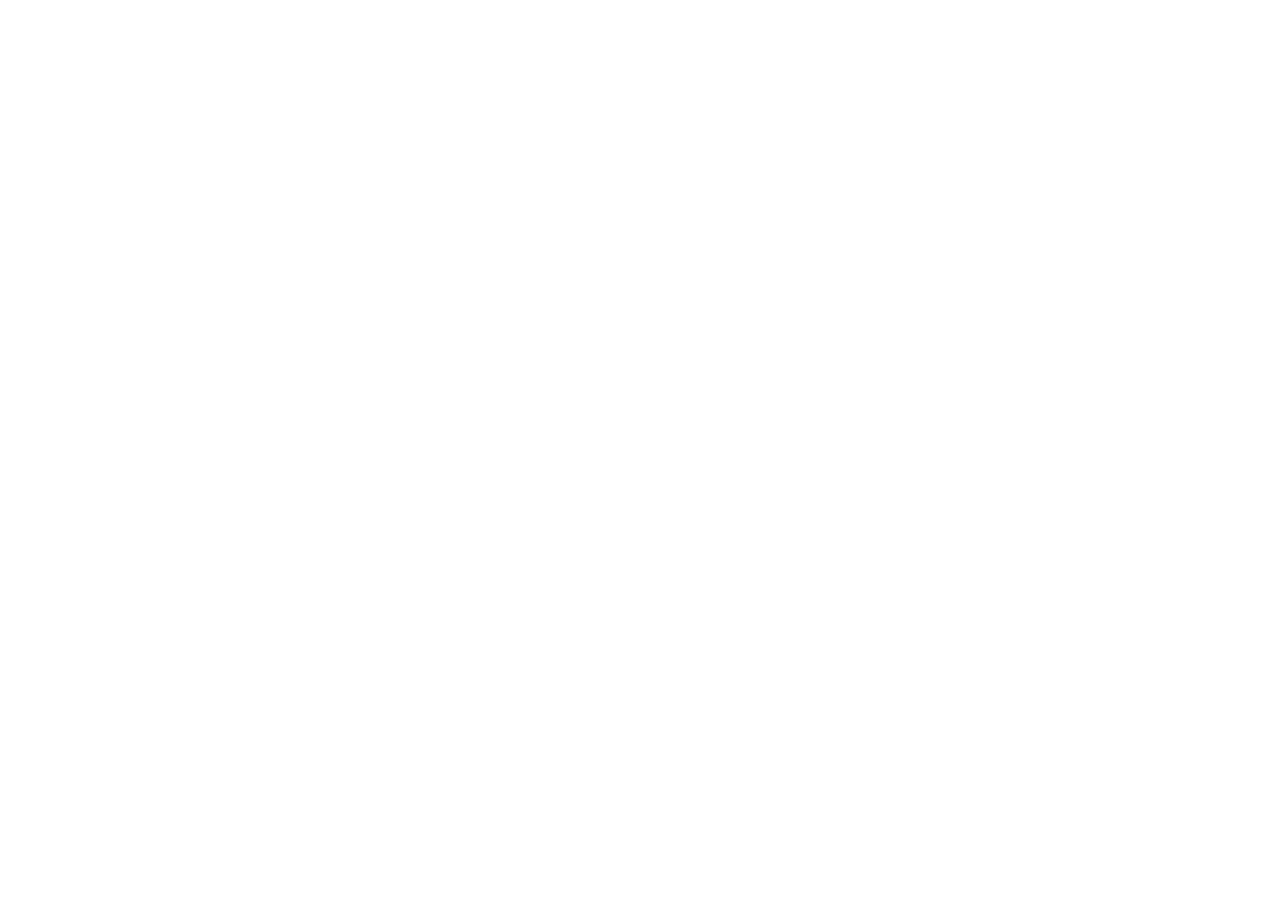
==== index.html @ 4300e9a3 "完成了注册和登录功能开发" ====
<!DOCTYPE html>
<html lang="en">
<head>
    <meta charset="UTF-8">
    <meta http-equiv="X-UA-Compatible" content="IE=edge">
    <meta name="viewport" content="width=device-width, initial-scale=1.0">
    <title>Document</title>
</head>
<body>
    
</body>
</html>
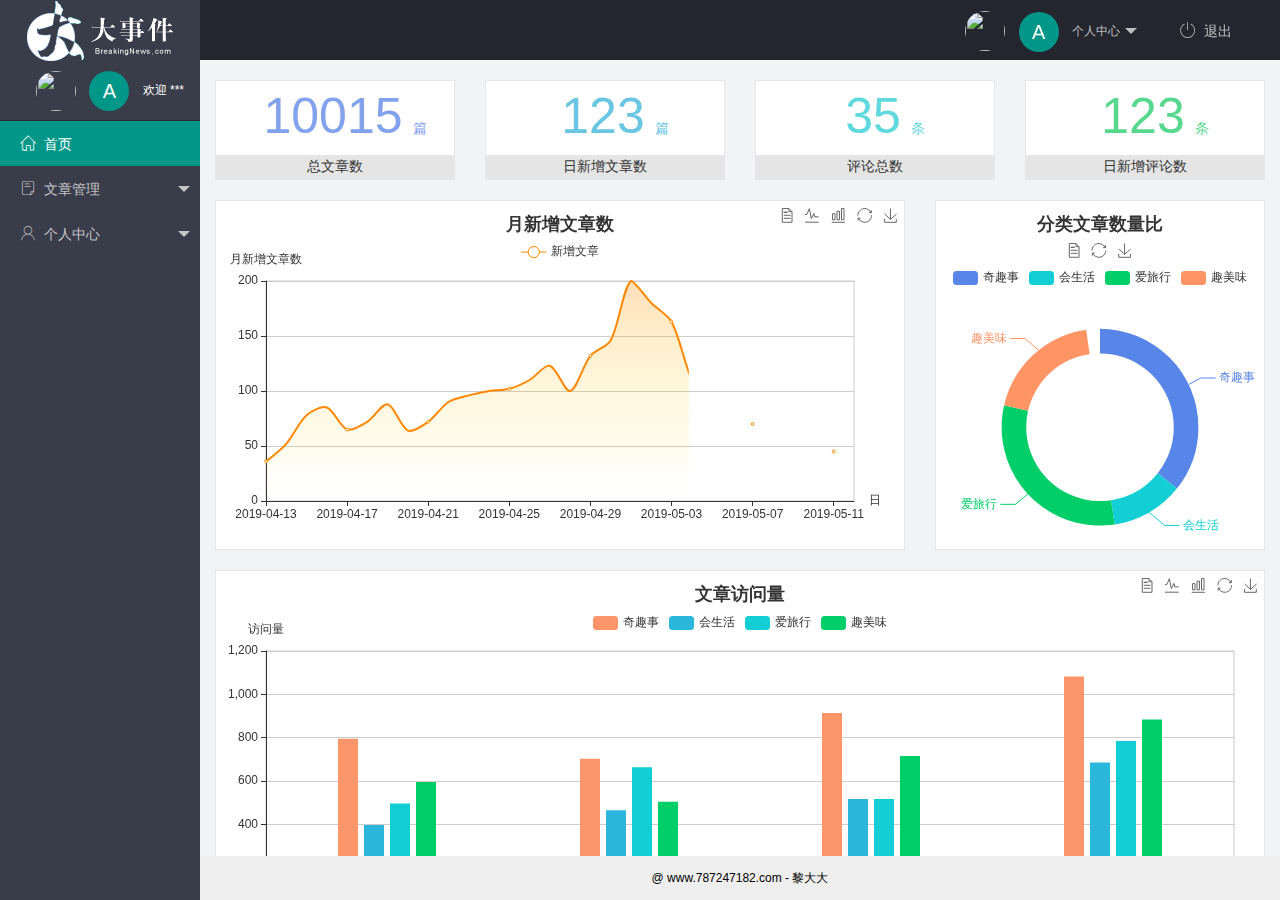
==== commit fa3ede8e: "完成了首页的开发" ====
--- a/index.html
+++ b/index.html
@@ -1,12 +1,106 @@
 <!DOCTYPE html>
 <html lang="en">
-<head>
-    <meta charset="UTF-8">
-    <meta http-equiv="X-UA-Compatible" content="IE=edge">
-    <meta name="viewport" content="width=device-width, initial-scale=1.0">
-    <title>Document</title>
-</head>
-<body>
-    
-</body>
-</html>+  <head>
+    <meta charset="UTF-8" />
+    <meta http-equiv="X-UA-Compatible" content="IE=edge" />
+    <meta name="viewport" content="width=device-width, initial-scale=1.0" />
+    <title>后台主页</title>
+    <link rel="stylesheet" href="./assets/lib/layui/css/layui.css" />
+    <link rel="stylesheet" href="./assets/css/index.css" />
+    <link rel="stylesheet" href="./assets/fonts/iconfont.css" />
+  </head>
+  <body>
+    <body>
+      <div class="layui-layout layui-layout-admin">
+        <div class="layui-header">
+          <div class="layui-logo layui-hide-xs layui-bg-black">
+            <img src="./assets/images/logo.png" alt="" />
+          </div>
+          <!-- 头部区域（可配合layui 已有的水平导航） -->
+          <ul class="layui-nav layui-layout-right">
+            <li class="layui-nav-item layui-hide layui-show-md-inline-block">
+              <a href="javascript:;" class="userinfo">
+                <img
+                  src="//tva1.sinaimg.cn/crop.0.0.118.118.180/5db11ff4gw1e77d3nqrv8j203b03cweg.jpg"
+                  class="layui-nav-img"
+                />
+                <span class="text-avater">A</span>
+                个人中心
+              </a>
+              <dl class="layui-nav-child">
+                <dd><a href="">基本资料</a></dd>
+                <dd><a href="">更换头像</a></dd>
+                <dd><a href="">重置密码</a></dd>
+              </dl>
+            </li>
+            <li
+              class="layui-nav-item"
+              lay-header-event="menuRight"
+              lay-unselect
+            >
+              <a href="javascript:;" id="btnLogout">
+                <i class="layui-icon"><span class=" iconfont icon-tuichu "></span>退出</i>
+              </a>
+            </li>
+          </ul>
+        </div>
+        <div class="layui-side layui-bg-black">
+          <div class="layui-side-scroll">
+            <div class="userinfo">
+                <img
+                  src="//tva1.sinaimg.cn/crop.0.0.118.118.180/5db11ff4gw1e77d3nqrv8j203b03cweg.jpg"
+                  class="layui-nav-img"
+                />
+                <span class="text-avater">A</span>
+                <span id="welcome">欢迎 *** </span>
+              </div>
+            <!-- 左侧导航区域（可配合layui已有的垂直导航） -->
+            <ul
+              class="layui-nav layui-nav-tree"
+              lay-filter="test"
+              lay-shrink="all"
+            >
+              <li class="layui-nav-item layui-this">
+                <a href="./home/dashboard.html" target="fm"
+                  ><span class="iconfont icon-home"></span>首页</a
+                >
+              </li>
+              <li class="layui-nav-item">
+                <a class="" href="javascript:;">
+                  <span class="iconfont icon-16" ></span>文章管理</a
+                >
+                <dl class="layui-nav-child">
+                  <dd><a href="javascript:;"><i class="layui-icon layui-icon-app"></i>  文章类别</a></dd>
+                  <dd><a href="javascript:;"><i class="layui-icon layui-icon-app"></i>文章列表</a></dd>
+                  <dd><a href="javascript:;"><i class="layui-icon layui-icon-app"></i>发布文章</a></dd>
+                </dl>
+              </li>
+              <li class="layui-nav-item">
+                <a href="javascript:;"><span class="iconfont icon-user"></span>个人中心</a>
+                <dl class="layui-nav-child">
+                  <dd><a href="javascript:;"><i class="layui-icon layui-icon-app"></i>基本资料</a></dd>
+                  <dd><a href="javascript:;"><i class="layui-icon layui-icon-app"></i>更换头像</a></dd>
+                  <dd><a href=""><i class="layui-icon layui-icon-app"></i>重置密码</a></dd>
+                </dl>
+              </li>
+              <li class="layui-nav-item"></li>
+            </ul>
+          </div>
+        </div>
+        <div class="layui-body">
+          <!-- 内容主体区域 -->
+            <iframe name="fm" src="./home/dashboard.html" frameborder="0"></iframe>
+        </div>
+        <div class="layui-footer">
+          <!-- 底部固定区域 -->
+          @ www.787247182.com - 黎大大
+        </div>
+      </div>
+         <!-- 导入layui的js -->
+    </body>
+    <script src="/assets/lib/layui/layui.all.js"></script>
+    <script src="./assets/lib/jquery.js"></script>
+    <script src="./assets/js/baseAPI.js"></script>
+    <script src="./assets/js/index.js"></script>
+  </body>
+</html>
--- a/assets/lib/layui/css/layui.css
+++ b/assets/lib/layui/css/layui.css
@@ -0,0 +1,2 @@
+/** layui-v2.5.5 MIT License By https://www.layui.com */
+ .layui-inline,img{display:inline-block;vertical-align:middle}h1,h2,h3,h4,h5,h6{font-weight:400}.layui-edge,.layui-header,.layui-inline,.layui-main{position:relative}.layui-body,.layui-edge,.layui-elip{overflow:hidden}.layui-btn,.layui-edge,.layui-inline,img{vertical-align:middle}.layui-btn,.layui-disabled,.layui-icon,.layui-unselect{-moz-user-select:none;-webkit-user-select:none;-ms-user-select:none}.layui-elip,.layui-form-checkbox span,.layui-form-pane .layui-form-label{text-overflow:ellipsis;white-space:nowrap}.layui-breadcrumb,.layui-tree-btnGroup{visibility:hidden}blockquote,body,button,dd,div,dl,dt,form,h1,h2,h3,h4,h5,h6,input,li,ol,p,pre,td,textarea,th,ul{margin:0;padding:0;-webkit-tap-highlight-color:rgba(0,0,0,0)}a:active,a:hover{outline:0}img{border:none}li{list-style:none}table{border-collapse:collapse;border-spacing:0}h4,h5,h6{font-size:100%}button,input,optgroup,option,select,textarea{font-family:inherit;font-size:inherit;font-style:inherit;font-weight:inherit;outline:0}pre{white-space:pre-wrap;white-space:-moz-pre-wrap;white-space:-pre-wrap;white-space:-o-pre-wrap;word-wrap:break-word}body{line-height:24px;font:14px Helvetica Neue,Helvetica,PingFang SC,Tahoma,Arial,sans-serif}hr{height:1px;margin:10px 0;border:0;clear:both}a{color:#333;text-decoration:none}a:hover{color:#777}a cite{font-style:normal;*cursor:pointer}.layui-border-box,.layui-border-box *{box-sizing:border-box}.layui-box,.layui-box *{box-sizing:content-box}.layui-clear{clear:both;*zoom:1}.layui-clear:after{content:'\20';clear:both;*zoom:1;display:block;height:0}.layui-inline{*display:inline;*zoom:1}.layui-edge{display:inline-block;width:0;height:0;border-width:6px;border-style:dashed;border-color:transparent}.layui-edge-top{top:-4px;border-bottom-color:#999;border-bottom-style:solid}.layui-edge-right{border-left-color:#999;border-left-style:solid}.layui-edge-bottom{top:2px;border-top-color:#999;border-top-style:solid}.layui-edge-left{border-right-color:#999;border-right-style:solid}.layui-disabled,.layui-disabled:hover{color:#d2d2d2!important;cursor:not-allowed!important}.layui-circle{border-radius:100%}.layui-show{display:block!important}.layui-hide{display:none!important}@font-face{font-family:layui-icon;src:url(../font/iconfont.eot?v=250);src:url(../font/iconfont.eot?v=250#iefix) format('embedded-opentype'),url(../font/iconfont.woff2?v=250) format('woff2'),url(../font/iconfont.woff?v=250) format('woff'),url(../font/iconfont.ttf?v=250) format('truetype'),url(../font/iconfont.svg?v=250#layui-icon) format('svg')}.layui-icon{font-family:layui-icon!important;font-size:16px;font-style:normal;-webkit-font-smoothing:antialiased;-moz-osx-font-smoothing:grayscale}.layui-icon-reply-fill:before{content:"\e611"}.layui-icon-set-fill:before{content:"\e614"}.layui-icon-menu-fill:before{content:"\e60f"}.layui-icon-search:before{content:"\e615"}.layui-icon-share:before{content:"\e641"}.layui-icon-set-sm:before{content:"\e620"}.layui-icon-engine:before{content:"\e628"}.layui-icon-close:before{content:"\1006"}.layui-icon-close-fill:before{content:"\1007"}.layui-icon-chart-screen:before{content:"\e629"}.layui-icon-star:before{content:"\e600"}.layui-icon-circle-dot:before{content:"\e617"}.layui-icon-chat:before{content:"\e606"}.layui-icon-release:before{content:"\e609"}.layui-icon-list:before{content:"\e60a"}.layui-icon-chart:before{content:"\e62c"}.layui-icon-ok-circle:before{content:"\1005"}.layui-icon-layim-theme:before{content:"\e61b"}.layui-icon-table:before{content:"\e62d"}.layui-icon-right:before{content:"\e602"}.layui-icon-left:before{content:"\e603"}.layui-icon-cart-simple:before{content:"\e698"}.layui-icon-face-cry:before{content:"\e69c"}.layui-icon-face-smile:before{content:"\e6af"}.layui-icon-survey:before{content:"\e6b2"}.layui-icon-tree:before{content:"\e62e"}.layui-icon-upload-circle:before{content:"\e62f"}.layui-icon-add-circle:before{content:"\e61f"}.layui-icon-download-circle:before{content:"\e601"}.layui-icon-templeate-1:before{content:"\e630"}.layui-icon-util:before{content:"\e631"}.layui-icon-face-surprised:before{content:"\e664"}.layui-icon-edit:before{content:"\e642"}.layui-icon-speaker:before{content:"\e645"}.layui-icon-down:before{content:"\e61a"}.layui-icon-file:before{content:"\e621"}.layui-icon-layouts:before{content:"\e632"}.layui-icon-rate-half:before{content:"\e6c9"}.layui-icon-add-circle-fine:before{content:"\e608"}.layui-icon-prev-circle:before{content:"\e633"}.layui-icon-read:before{content:"\e705"}.layui-icon-404:before{content:"\e61c"}.layui-icon-carousel:before{content:"\e634"}.layui-icon-help:before{content:"\e607"}.layui-icon-code-circle:before{content:"\e635"}.layui-icon-water:before{content:"\e636"}.layui-icon-username:before{content:"\e66f"}.layui-icon-find-fill:before{content:"\e670"}.layui-icon-about:before{content:"\e60b"}.layui-icon-location:before{content:"\e715"}.layui-icon-up:before{content:"\e619"}.layui-icon-pause:before{content:"\e651"}.layui-icon-date:before{content:"\e637"}.layui-icon-layim-uploadfile:before{content:"\e61d"}.layui-icon-delete:before{content:"\e640"}.layui-icon-play:before{content:"\e652"}.layui-icon-top:before{content:"\e604"}.layui-icon-friends:before{content:"\e612"}.layui-icon-refresh-3:before{content:"\e9aa"}.layui-icon-ok:before{content:"\e605"}.layui-icon-layer:before{content:"\e638"}.layui-icon-face-smile-fine:before{content:"\e60c"}.layui-icon-dollar:before{content:"\e659"}.layui-icon-group:before{content:"\e613"}.layui-icon-layim-download:before{content:"\e61e"}.layui-icon-picture-fine:before{content:"\e60d"}.layui-icon-link:before{content:"\e64c"}.layui-icon-diamond:before{content:"\e735"}.layui-icon-log:before{content:"\e60e"}.layui-icon-rate-solid:before{content:"\e67a"}.layui-icon-fonts-del:before{content:"\e64f"}.layui-icon-unlink:before{content:"\e64d"}.layui-icon-fonts-clear:before{content:"\e639"}.layui-icon-triangle-r:before{content:"\e623"}.layui-icon-circle:before{content:"\e63f"}.layui-icon-radio:before{content:"\e643"}.layui-icon-align-center:before{content:"\e647"}.layui-icon-align-right:before{content:"\e648"}.layui-icon-align-left:before{content:"\e649"}.layui-icon-loading-1:before{content:"\e63e"}.layui-icon-return:before{content:"\e65c"}.layui-icon-fonts-strong:before{content:"\e62b"}.layui-icon-upload:before{content:"\e67c"}.layui-icon-dialogue:before{content:"\e63a"}.layui-icon-video:before{content:"\e6ed"}.layui-icon-headset:before{content:"\e6fc"}.layui-icon-cellphone-fine:before{content:"\e63b"}.layui-icon-add-1:before{content:"\e654"}.layui-icon-face-smile-b:before{content:"\e650"}.layui-icon-fonts-html:before{content:"\e64b"}.layui-icon-form:before{content:"\e63c"}.layui-icon-cart:before{content:"\e657"}.layui-icon-camera-fill:before{content:"\e65d"}.layui-icon-tabs:before{content:"\e62a"}.layui-icon-fonts-code:before{content:"\e64e"}.layui-icon-fire:before{content:"\e756"}.layui-icon-set:before{content:"\e716"}.layui-icon-fonts-u:before{content:"\e646"}.layui-icon-triangle-d:before{content:"\e625"}.layui-icon-tips:before{content:"\e702"}.layui-icon-picture:before{content:"\e64a"}.layui-icon-more-vertical:before{content:"\e671"}.layui-icon-flag:before{content:"\e66c"}.layui-icon-loading:before{content:"\e63d"}.layui-icon-fonts-i:before{content:"\e644"}.layui-icon-refresh-1:before{content:"\e666"}.layui-icon-rmb:before{content:"\e65e"}.layui-icon-home:before{content:"\e68e"}.layui-icon-user:before{content:"\e770"}.layui-icon-notice:before{content:"\e667"}.layui-icon-login-weibo:before{content:"\e675"}.layui-icon-voice:before{content:"\e688"}.layui-icon-upload-drag:before{content:"\e681"}.layui-icon-login-qq:before{content:"\e676"}.layui-icon-snowflake:before{content:"\e6b1"}.layui-icon-file-b:before{content:"\e655"}.layui-icon-template:before{content:"\e663"}.layui-icon-auz:before{content:"\e672"}.layui-icon-console:before{content:"\e665"}.layui-icon-app:before{content:"\e653"}.layui-icon-prev:before{content:"\e65a"}.layui-icon-website:before{content:"\e7ae"}.layui-icon-next:before{content:"\e65b"}.layui-icon-component:before{content:"\e857"}.layui-icon-more:before{content:"\e65f"}.layui-icon-login-wechat:before{content:"\e677"}.layui-icon-shrink-right:before{content:"\e668"}.layui-icon-spread-left:before{content:"\e66b"}.layui-icon-camera:before{content:"\e660"}.layui-icon-note:before{content:"\e66e"}.layui-icon-refresh:before{content:"\e669"}.layui-icon-female:before{content:"\e661"}.layui-icon-male:before{content:"\e662"}.layui-icon-password:before{content:"\e673"}.layui-icon-senior:before{content:"\e674"}.layui-icon-theme:before{content:"\e66a"}.layui-icon-tread:before{content:"\e6c5"}.layui-icon-praise:before{content:"\e6c6"}.layui-icon-star-fill:before{content:"\e658"}.layui-icon-rate:before{content:"\e67b"}.layui-icon-template-1:before{content:"\e656"}.layui-icon-vercode:before{content:"\e679"}.layui-icon-cellphone:before{content:"\e678"}.layui-icon-screen-full:before{content:"\e622"}.layui-icon-screen-restore:before{content:"\e758"}.layui-icon-cols:before{content:"\e610"}.layui-icon-export:before{content:"\e67d"}.layui-icon-print:before{content:"\e66d"}.layui-icon-slider:before{content:"\e714"}.layui-icon-addition:before{content:"\e624"}.layui-icon-subtraction:before{content:"\e67e"}.layui-icon-service:before{content:"\e626"}.layui-icon-transfer:before{content:"\e691"}.layui-main{width:1140px;margin:0 auto}.layui-header{z-index:1000;height:60px}.layui-header a:hover{transition:all .5s;-webkit-transition:all .5s}.layui-side{position:fixed;left:0;top:0;bottom:0;z-index:999;width:200px;overflow-x:hidden}.layui-side-scroll{position:relative;width:220px;height:100%;overflow-x:hidden}.layui-body{position:absolute;left:200px;right:0;top:0;bottom:0;z-index:998;width:auto;overflow-y:auto;box-sizing:border-box}.layui-layout-body{overflow:hidden}.layui-layout-admin .layui-header{background-color:#23262E}.layui-layout-admin .layui-side{top:60px;width:200px;overflow-x:hidden}.layui-layout-admin .layui-body{position:fixed;top:60px;bottom:44px}.layui-layout-admin .layui-main{width:auto;margin:0 15px}.layui-layout-admin .layui-footer{position:fixed;left:200px;right:0;bottom:0;height:44px;line-height:44px;padding:0 15px;background-color:#eee}.layui-layout-admin .layui-logo{position:absolute;left:0;top:0;width:200px;height:100%;line-height:60px;text-align:center;color:#009688;font-size:16px}.layui-layout-admin .layui-header .layui-nav{background:0 0}.layui-layout-left{position:absolute!important;left:200px;top:0}.layui-layout-right{position:absolute!important;right:0;top:0}.layui-container{position:relative;margin:0 auto;padding:0 15px;box-sizing:border-box}.layui-fluid{position:relative;margin:0 auto;padding:0 15px}.layui-row:after,.layui-row:before{content:'';display:block;clear:both}.layui-col-lg1,.layui-col-lg10,.layui-col-lg11,.layui-col-lg12,.layui-col-lg2,.layui-col-lg3,.layui-col-lg4,.layui-col-lg5,.layui-col-lg6,.layui-col-lg7,.layui-col-lg8,.layui-col-lg9,.layui-col-md1,.layui-col-md10,.layui-col-md11,.layui-col-md12,.layui-col-md2,.layui-col-md3,.layui-col-md4,.layui-col-md5,.layui-col-md6,.layui-col-md7,.layui-col-md8,.layui-col-md9,.layui-col-sm1,.layui-col-sm10,.layui-col-sm11,.layui-col-sm12,.layui-col-sm2,.layui-col-sm3,.layui-col-sm4,.layui-col-sm5,.layui-col-sm6,.layui-col-sm7,.layui-col-sm8,.layui-col-sm9,.layui-col-xs1,.layui-col-xs10,.layui-col-xs11,.layui-col-xs12,.layui-col-xs2,.layui-col-xs3,.layui-col-xs4,.layui-col-xs5,.layui-col-xs6,.layui-col-xs7,.layui-col-xs8,.layui-col-xs9{position:relative;display:block;box-sizing:border-box}.layui-col-xs1,.layui-col-xs10,.layui-col-xs11,.layui-col-xs12,.layui-col-xs2,.layui-col-xs3,.layui-col-xs4,.layui-col-xs5,.layui-col-xs6,.layui-col-xs7,.layui-col-xs8,.layui-col-xs9{float:left}.layui-col-xs1{width:8.33333333%}.layui-col-xs2{width:16.66666667%}.layui-col-xs3{width:25%}.layui-col-xs4{width:33.33333333%}.layui-col-xs5{width:41.66666667%}.layui-col-xs6{width:50%}.layui-col-xs7{width:58.33333333%}.layui-col-xs8{width:66.66666667%}.layui-col-xs9{width:75%}.layui-col-xs10{width:83.33333333%}.layui-col-xs11{width:91.66666667%}.layui-col-xs12{width:100%}.layui-col-xs-offset1{margin-left:8.33333333%}.layui-col-xs-offset2{margin-left:16.66666667%}.layui-col-xs-offset3{margin-left:25%}.layui-col-xs-offset4{margin-left:33.33333333%}.layui-col-xs-offset5{margin-left:41.66666667%}.layui-col-xs-offset6{margin-left:50%}.layui-col-xs-offset7{margin-left:58.33333333%}.layui-col-xs-offset8{margin-left:66.66666667%}.layui-col-xs-offset9{margin-left:75%}.layui-col-xs-offset10{margin-left:83.33333333%}.layui-col-xs-offset11{margin-left:91.66666667%}.layui-col-xs-offset12{margin-left:100%}@media screen and (max-width:768px){.layui-hide-xs{display:none!important}.layui-show-xs-block{display:block!important}.layui-show-xs-inline{display:inline!important}.layui-show-xs-inline-block{display:inline-block!important}}@media screen and (min-width:768px){.layui-container{width:750px}.layui-hide-sm{display:none!important}.layui-show-sm-block{display:block!important}.layui-show-sm-inline{display:inline!important}.layui-show-sm-inline-block{display:inline-block!important}.layui-col-sm1,.layui-col-sm10,.layui-col-sm11,.layui-col-sm12,.layui-col-sm2,.layui-col-sm3,.layui-col-sm4,.layui-col-sm5,.layui-col-sm6,.layui-col-sm7,.layui-col-sm8,.layui-col-sm9{float:left}.layui-col-sm1{width:8.33333333%}.layui-col-sm2{width:16.66666667%}.layui-col-sm3{width:25%}.layui-col-sm4{width:33.33333333%}.layui-col-sm5{width:41.66666667%}.layui-col-sm6{width:50%}.layui-col-sm7{width:58.33333333%}.layui-col-sm8{width:66.66666667%}.layui-col-sm9{width:75%}.layui-col-sm10{width:83.33333333%}.layui-col-sm11{width:91.66666667%}.layui-col-sm12{width:100%}.layui-col-sm-offset1{margin-left:8.33333333%}.layui-col-sm-offset2{margin-left:16.66666667%}.layui-col-sm-offset3{margin-left:25%}.layui-col-sm-offset4{margin-left:33.33333333%}.layui-col-sm-offset5{margin-left:41.66666667%}.layui-col-sm-offset6{margin-left:50%}.layui-col-sm-offset7{margin-left:58.33333333%}.layui-col-sm-offset8{margin-left:66.66666667%}.layui-col-sm-offset9{margin-left:75%}.layui-col-sm-offset10{margin-left:83.33333333%}.layui-col-sm-offset11{margin-left:91.66666667%}.layui-col-sm-offset12{margin-left:100%}}@media screen and (min-width:992px){.layui-container{width:970px}.layui-hide-md{display:none!important}.layui-show-md-block{display:block!important}.layui-show-md-inline{display:inline!important}.layui-show-md-inline-block{display:inline-block!important}.layui-col-md1,.layui-col-md10,.layui-col-md11,.layui-col-md12,.layui-col-md2,.layui-col-md3,.layui-col-md4,.layui-col-md5,.layui-col-md6,.layui-col-md7,.layui-col-md8,.layui-col-md9{float:left}.layui-col-md1{width:8.33333333%}.layui-col-md2{width:16.66666667%}.layui-col-md3{width:25%}.layui-col-md4{width:33.33333333%}.layui-col-md5{width:41.66666667%}.layui-col-md6{width:50%}.layui-col-md7{width:58.33333333%}.layui-col-md8{width:66.66666667%}.layui-col-md9{width:75%}.layui-col-md10{width:83.33333333%}.layui-col-md11{width:91.66666667%}.layui-col-md12{width:100%}.layui-col-md-offset1{margin-left:8.33333333%}.layui-col-md-offset2{margin-left:16.66666667%}.layui-col-md-offset3{margin-left:25%}.layui-col-md-offset4{margin-left:33.33333333%}.layui-col-md-offset5{margin-left:41.66666667%}.layui-col-md-offset6{margin-left:50%}.layui-col-md-offset7{margin-left:58.33333333%}.layui-col-md-offset8{margin-left:66.66666667%}.layui-col-md-offset9{margin-left:75%}.layui-col-md-offset10{margin-left:83.33333333%}.layui-col-md-offset11{margin-left:91.66666667%}.layui-col-md-offset12{margin-left:100%}}@media screen and (min-width:1200px){.layui-container{width:1170px}.layui-hide-lg{display:none!important}.layui-show-lg-block{display:block!important}.layui-show-lg-inline{display:inline!important}.layui-show-lg-inline-block{display:inline-block!important}.layui-col-lg1,.layui-col-lg10,.layui-col-lg11,.layui-col-lg12,.layui-col-lg2,.layui-col-lg3,.layui-col-lg4,.layui-col-lg5,.layui-col-lg6,.layui-col-lg7,.layui-col-lg8,.layui-col-lg9{float:left}.layui-col-lg1{width:8.33333333%}.layui-col-lg2{width:16.66666667%}.layui-col-lg3{width:25%}.layui-col-lg4{width:33.33333333%}.layui-col-lg5{width:41.66666667%}.layui-col-lg6{width:50%}.layui-col-lg7{width:58.33333333%}.layui-col-lg8{width:66.66666667%}.layui-col-lg9{width:75%}.layui-col-lg10{width:83.33333333%}.layui-col-lg11{width:91.66666667%}.layui-col-lg12{width:100%}.layui-col-lg-offset1{margin-left:8.33333333%}.layui-col-lg-offset2{margin-left:16.66666667%}.layui-col-lg-offset3{margin-left:25%}.layui-col-lg-offset4{margin-left:33.33333333%}.layui-col-lg-offset5{margin-left:41.66666667%}.layui-col-lg-offset6{margin-left:50%}.layui-col-lg-offset7{margin-left:58.33333333%}.layui-col-lg-offset8{margin-left:66.66666667%}.layui-col-lg-offset9{margin-left:75%}.layui-col-lg-offset10{margin-left:83.33333333%}.layui-col-lg-offset11{margin-left:91.66666667%}.layui-col-lg-offset12{margin-left:100%}}.layui-col-space1{margin:-.5px}.layui-col-space1>*{padding:.5px}.layui-col-space3{margin:-1.5px}.layui-col-space3>*{padding:1.5px}.layui-col-space5{margin:-2.5px}.layui-col-space5>*{padding:2.5px}.layui-col-space8{margin:-3.5px}.layui-col-space8>*{padding:3.5px}.layui-col-space10{margin:-5px}.layui-col-space10>*{padding:5px}.layui-col-space12{margin:-6px}.layui-col-space12>*{padding:6px}.layui-col-space15{margin:-7.5px}.layui-col-space15>*{padding:7.5px}.layui-col-space18{margin:-9px}.layui-col-space18>*{padding:9px}.layui-col-space20{margin:-10px}.layui-col-space20>*{padding:10px}.layui-col-space22{margin:-11px}.layui-col-space22>*{padding:11px}.layui-col-space25{margin:-12.5px}.layui-col-space25>*{padding:12.5px}.layui-col-space30{margin:-15px}.layui-col-space30>*{padding:15px}.layui-btn,.layui-input,.layui-select,.layui-textarea,.layui-upload-button{outline:0;-webkit-appearance:none;transition:all .3s;-webkit-transition:all .3s;box-sizing:border-box}.layui-elem-quote{margin-bottom:10px;padding:15px;line-height:22px;border-left:5px solid #009688;border-radius:0 2px 2px 0;background-color:#f2f2f2}.layui-quote-nm{border-style:solid;border-width:1px 1px 1px 5px;background:0 0}.layui-elem-field{margin-bottom:10px;padding:0;border-width:1px;border-style:solid}.layui-elem-field legend{margin-left:20px;padding:0 10px;font-size:20px;font-weight:300}.layui-field-title{margin:10px 0 20px;border-width:1px 0 0}.layui-field-box{padding:10px 15px}.layui-field-title .layui-field-box{padding:10px 0}.layui-progress{position:relative;height:6px;border-radius:20px;background-color:#e2e2e2}.layui-progress-bar{position:absolute;left:0;top:0;width:0;max-width:100%;height:6px;border-radius:20px;text-align:right;background-color:#5FB878;transition:all .3s;-webkit-transition:all .3s}.layui-progress-big,.layui-progress-big .layui-progress-bar{height:18px;line-height:18px}.layui-progress-text{position:relative;top:-20px;line-height:18px;font-size:12px;color:#666}.layui-progress-big .layui-progress-text{position:static;padding:0 10px;color:#fff}.layui-collapse{border-width:1px;border-style:solid;border-radius:2px}.layui-colla-content,.layui-colla-item{border-top-width:1px;border-top-style:solid}.layui-colla-item:first-child{border-top:none}.layui-colla-title{position:relative;height:42px;line-height:42px;padding:0 15px 0 35px;color:#333;background-color:#f2f2f2;cursor:pointer;font-size:14px;overflow:hidden}.layui-colla-content{display:none;padding:10px 15px;line-height:22px;color:#666}.layui-colla-icon{position:absolute;left:15px;top:0;font-size:14px}.layui-card{margin-bottom:15px;border-radius:2px;background-color:#fff;box-shadow:0 1px 2px 0 rgba(0,0,0,.05)}.layui-card:last-child{margin-bottom:0}.layui-card-header{position:relative;height:42px;line-height:42px;padding:0 15px;border-bottom:1px solid #f6f6f6;color:#333;border-radius:2px 2px 0 0;font-size:14px}.layui-bg-black,.layui-bg-blue,.layui-bg-cyan,.layui-bg-green,.layui-bg-orange,.layui-bg-red{color:#fff!important}.layui-card-body{position:relative;padding:10px 15px;line-height:24px}.layui-card-body[pad15]{padding:15px}.layui-card-body[pad20]{padding:20px}.layui-card-body .layui-table{margin:5px 0}.layui-card .layui-tab{margin:0}.layui-panel-window{position:relative;padding:15px;border-radius:0;border-top:5px solid #E6E6E6;background-color:#fff}.layui-auxiliar-moving{position:fixed;left:0;right:0;top:0;bottom:0;width:100%;height:100%;background:0 0;z-index:9999999999}.layui-form-label,.layui-form-mid,.layui-form-select,.layui-input-block,.layui-input-inline,.layui-textarea{position:relative}.layui-bg-red{background-color:#FF5722!important}.layui-bg-orange{background-color:#FFB800!important}.layui-bg-green{background-color:#009688!important}.layui-bg-cyan{background-color:#2F4056!important}.layui-bg-blue{background-color:#1E9FFF!important}.layui-bg-black{background-color:#393D49!important}.layui-bg-gray{background-color:#eee!important;color:#666!important}.layui-badge-rim,.layui-colla-content,.layui-colla-item,.layui-collapse,.layui-elem-field,.layui-form-pane .layui-form-item[pane],.layui-form-pane .layui-form-label,.layui-input,.layui-layedit,.layui-layedit-tool,.layui-quote-nm,.layui-select,.layui-tab-bar,.layui-tab-card,.layui-tab-title,.layui-tab-title .layui-this:after,.layui-textarea{border-color:#e6e6e6}.layui-timeline-item:before,hr{background-color:#e6e6e6}.layui-text{line-height:22px;font-size:14px;color:#666}.layui-text h1,.layui-text h2,.layui-text h3{font-weight:500;color:#333}.layui-text h1{font-size:30px}.layui-text h2{font-size:24px}.layui-text h3{font-size:18px}.layui-text a:not(.layui-btn){color:#01AAED}.layui-text a:not(.layui-btn):hover{text-decoration:underline}.layui-text ul{padding:5px 0 5px 15px}.layui-text ul li{margin-top:5px;list-style-type:disc}.layui-text em,.layui-word-aux{color:#999!important;padding:0 5px!important}.layui-btn{display:inline-block;height:38px;line-height:38px;padding:0 18px;background-color:#009688;color:#fff;white-space:nowrap;text-align:center;font-size:14px;border:none;border-radius:2px;cursor:pointer}.layui-btn:hover{opacity:.8;filter:alpha(opacity=80);color:#fff}.layui-btn:active{opacity:1;filter:alpha(opacity=100)}.layui-btn+.layui-btn{margin-left:10px}.layui-btn-container{font-size:0}.layui-btn-container .layui-btn{margin-right:10px;margin-bottom:10px}.layui-btn-container .layui-btn+.layui-btn{margin-left:0}.layui-table .layui-btn-container .layui-btn{margin-bottom:9px}.layui-btn-radius{border-radius:100px}.layui-btn .layui-icon{margin-right:3px;font-size:18px;vertical-align:bottom;vertical-align:middle\9}.layui-btn-primary{border:1px solid #C9C9C9;background-color:#fff;color:#555}.layui-btn-primary:hover{border-color:#009688;color:#333}.layui-btn-normal{background-color:#1E9FFF}.layui-btn-warm{background-color:#FFB800}.layui-btn-danger{background-color:#FF5722}.layui-btn-checked{background-color:#5FB878}.layui-btn-disabled,.layui-btn-disabled:active,.layui-btn-disabled:hover{border:1px solid #e6e6e6;background-color:#FBFBFB;color:#C9C9C9;cursor:not-allowed;opacity:1}.layui-btn-lg{height:44px;line-height:44px;padding:0 25px;font-size:16px}.layui-btn-sm{height:30px;line-height:30px;padding:0 10px;font-size:12px}.layui-btn-sm i{font-size:16px!important}.layui-btn-xs{height:22px;line-height:22px;padding:0 5px;font-size:12px}.layui-btn-xs i{font-size:14px!important}.layui-btn-group{display:inline-block;vertical-align:middle;font-size:0}.layui-btn-group .layui-btn{margin-left:0!important;margin-right:0!important;border-left:1px solid rgba(255,255,255,.5);border-radius:0}.layui-btn-group .layui-btn-primary{border-left:none}.layui-btn-group .layui-btn-primary:hover{border-color:#C9C9C9;color:#009688}.layui-btn-group .layui-btn:first-child{border-left:none;border-radius:2px 0 0 2px}.layui-btn-group .layui-btn-primary:first-child{border-left:1px solid #c9c9c9}.layui-btn-group .layui-btn:last-child{border-radius:0 2px 2px 0}.layui-btn-group .layui-btn+.layui-btn{margin-left:0}.layui-btn-group+.layui-btn-group{margin-left:10px}.layui-btn-fluid{width:100%}.layui-input,.layui-select,.layui-textarea{height:38px;line-height:1.3;line-height:38px\9;border-width:1px;border-style:solid;background-color:#fff;border-radius:2px}.layui-input::-webkit-input-placeholder,.layui-select::-webkit-input-placeholder,.layui-textarea::-webkit-input-placeholder{line-height:1.3}.layui-input,.layui-textarea{display:block;width:100%;padding-left:10px}.layui-input:hover,.layui-textarea:hover{border-color:#D2D2D2!important}.layui-input:focus,.layui-textarea:focus{border-color:#C9C9C9!important}.layui-textarea{min-height:100px;height:auto;line-height:20px;padding:6px 10px;resize:vertical}.layui-select{padding:0 10px}.layui-form input[type=checkbox],.layui-form input[type=radio],.layui-form select{display:none}.layui-form [lay-ignore]{display:initial}.layui-form-item{margin-bottom:15px;clear:both;*zoom:1}.layui-form-item:after{content:'\20';clear:both;*zoom:1;display:block;height:0}.layui-form-label{float:left;display:block;padding:9px 15px;width:80px;font-weight:400;line-height:20px;text-align:right}.layui-form-label-col{display:block;float:none;padding:9px 0;line-height:20px;text-align:left}.layui-form-item .layui-inline{margin-bottom:5px;margin-right:10px}.layui-input-block{margin-left:110px;min-height:36px}.layui-input-inline{display:inline-block;vertical-align:middle}.layui-form-item .layui-input-inline{float:left;width:190px;margin-right:10px}.layui-form-text .layui-input-inline{width:auto}.layui-form-mid{float:left;display:block;padding:9px 0!important;line-height:20px;margin-right:10px}.layui-form-danger+.layui-form-select .layui-input,.layui-form-danger:focus{border-color:#FF5722!important}.layui-form-select .layui-input{padding-right:30px;cursor:pointer}.layui-form-select .layui-edge{position:absolute;right:10px;top:50%;margin-top:-3px;cursor:pointer;border-width:6px;border-top-color:#c2c2c2;border-top-style:solid;transition:all .3s;-webkit-transition:all .3s}.layui-form-select dl{display:none;position:absolute;left:0;top:42px;padding:5px 0;z-index:899;min-width:100%;border:1px solid #d2d2d2;max-height:300px;overflow-y:auto;background-color:#fff;border-radius:2px;box-shadow:0 2px 4px rgba(0,0,0,.12);box-sizing:border-box}.layui-form-select dl dd,.layui-form-select dl dt{padding:0 10px;line-height:36px;white-space:nowrap;overflow:hidden;text-overflow:ellipsis}.layui-form-select dl dt{font-size:12px;color:#999}.layui-form-select dl dd{cursor:pointer}.layui-form-select dl dd:hover{background-color:#f2f2f2;-webkit-transition:.5s all;transition:.5s all}.layui-form-select .layui-select-group dd{padding-left:20px}.layui-form-select dl dd.layui-select-tips{padding-left:10px!important;color:#999}.layui-form-select dl dd.layui-this{background-color:#5FB878;color:#fff}.layui-form-checkbox,.layui-form-select dl dd.layui-disabled{background-color:#fff}.layui-form-selected dl{display:block}.layui-form-checkbox,.layui-form-checkbox *,.layui-form-switch{display:inline-block;vertical-align:middle}.layui-form-selected .layui-edge{margin-top:-9px;-webkit-transform:rotate(180deg);transform:rotate(180deg);margin-top:-3px\9}:root .layui-form-selected .layui-edge{margin-top:-9px\0/IE9}.layui-form-selectup dl{top:auto;bottom:42px}.layui-select-none{margin:5px 0;text-align:center;color:#999}.layui-select-disabled .layui-disabled{border-color:#eee!important}.layui-select-disabled .layui-edge{border-top-color:#d2d2d2}.layui-form-checkbox{position:relative;height:30px;line-height:30px;margin-right:10px;padding-right:30px;cursor:pointer;font-size:0;-webkit-transition:.1s linear;transition:.1s linear;box-sizing:border-box}.layui-form-checkbox span{padding:0 10px;height:100%;font-size:14px;border-radius:2px 0 0 2px;background-color:#d2d2d2;color:#fff;overflow:hidden}.layui-form-checkbox:hover span{background-color:#c2c2c2}.layui-form-checkbox i{position:absolute;right:0;top:0;width:30px;height:28px;border:1px solid #d2d2d2;border-left:none;border-radius:0 2px 2px 0;color:#fff;font-size:20px;text-align:center}.layui-form-checkbox:hover i{border-color:#c2c2c2;color:#c2c2c2}.layui-form-checked,.layui-form-checked:hover{border-color:#5FB878}.layui-form-checked span,.layui-form-checked:hover span{background-color:#5FB878}.layui-form-checked i,.layui-form-checked:hover i{color:#5FB878}.layui-form-item .layui-form-checkbox{margin-top:4px}.layui-form-checkbox[lay-skin=primary]{height:auto!important;line-height:normal!important;min-width:18px;min-height:18px;border:none!important;margin-right:0;padding-left:28px;padding-right:0;background:0 0}.layui-form-checkbox[lay-skin=primary] span{padding-left:0;padding-right:15px;line-height:18px;background:0 0;color:#666}.layui-form-checkbox[lay-skin=primary] i{right:auto;left:0;width:16px;height:16px;line-height:16px;border:1px solid #d2d2d2;font-size:12px;border-radius:2px;background-color:#fff;-webkit-transition:.1s linear;transition:.1s linear}.layui-form-checkbox[lay-skin=primary]:hover i{border-color:#5FB878;color:#fff}.layui-form-checked[lay-skin=primary] i{border-color:#5FB878!important;background-color:#5FB878;color:#fff}.layui-checkbox-disbaled[lay-skin=primary] span{background:0 0!important;color:#c2c2c2}.layui-checkbox-disbaled[lay-skin=primary]:hover i{border-color:#d2d2d2}.layui-form-item .layui-form-checkbox[lay-skin=primary]{margin-top:10px}.layui-form-switch{position:relative;height:22px;line-height:22px;min-width:35px;padding:0 5px;margin-top:8px;border:1px solid #d2d2d2;border-radius:20px;cursor:pointer;background-color:#fff;-webkit-transition:.1s linear;transition:.1s linear}.layui-form-switch i{position:absolute;left:5px;top:3px;width:16px;height:16px;border-radius:20px;background-color:#d2d2d2;-webkit-transition:.1s linear;transition:.1s linear}.layui-form-switch em{position:relative;top:0;width:25px;margin-left:21px;padding:0!important;text-align:center!important;color:#999!important;font-style:normal!important;font-size:12px}.layui-form-onswitch{border-color:#5FB878;background-color:#5FB878}.layui-checkbox-disbaled,.layui-checkbox-disbaled i{border-color:#e2e2e2!important}.layui-form-onswitch i{left:100%;margin-left:-21px;background-color:#fff}.layui-form-onswitch em{margin-left:5px;margin-right:21px;color:#fff!important}.layui-checkbox-disbaled span{background-color:#e2e2e2!important}.layui-checkbox-disbaled:hover i{color:#fff!important}[lay-radio]{display:none}.layui-form-radio,.layui-form-radio *{display:inline-block;vertical-align:middle}.layui-form-radio{line-height:28px;margin:6px 10px 0 0;padding-right:10px;cursor:pointer;font-size:0}.layui-form-radio *{font-size:14px}.layui-form-radio>i{margin-right:8px;font-size:22px;color:#c2c2c2}.layui-form-radio>i:hover,.layui-form-radioed>i{color:#5FB878}.layui-radio-disbaled>i{color:#e2e2e2!important}.layui-form-pane .layui-form-label{width:110px;padding:8px 15px;height:38px;line-height:20px;border-width:1px;border-style:solid;border-radius:2px 0 0 2px;text-align:center;background-color:#FBFBFB;overflow:hidden;box-sizing:border-box}.layui-form-pane .layui-input-inline{margin-left:-1px}.layui-form-pane .layui-input-block{margin-left:110px;left:-1px}.layui-form-pane .layui-input{border-radius:0 2px 2px 0}.layui-form-pane .layui-form-text .layui-form-label{float:none;width:100%;border-radius:2px;box-sizing:border-box;text-align:left}.layui-form-pane .layui-form-text .layui-input-inline{display:block;margin:0;top:-1px;clear:both}.layui-form-pane .layui-form-text .layui-input-block{margin:0;left:0;top:-1px}.layui-form-pane .layui-form-text .layui-textarea{min-height:100px;border-radius:0 0 2px 2px}.layui-form-pane .layui-form-checkbox{margin:4px 0 4px 10px}.layui-form-pane .layui-form-radio,.layui-form-pane .layui-form-switch{margin-top:6px;margin-left:10px}.layui-form-pane .layui-form-item[pane]{position:relative;border-width:1px;border-style:solid}.layui-form-pane .layui-form-item[pane] .layui-form-label{position:absolute;left:0;top:0;height:100%;border-width:0 1px 0 0}.layui-form-pane .layui-form-item[pane] .layui-input-inline{margin-left:110px}@media screen and (max-width:450px){.layui-form-item .layui-form-label{text-overflow:ellipsis;overflow:hidden;white-space:nowrap}.layui-form-item .layui-inline{display:block;margin-right:0;margin-bottom:20px;clear:both}.layui-form-item .layui-inline:after{content:'\20';clear:both;display:block;height:0}.layui-form-item .layui-input-inline{display:block;float:none;left:-3px;width:auto;margin:0 0 10px 112px}.layui-form-item .layui-input-inline+.layui-form-mid{margin-left:110px;top:-5px;padding:0}.layui-form-item .layui-form-checkbox{margin-right:5px;margin-bottom:5px}}.layui-layedit{border-width:1px;border-style:solid;border-radius:2px}.layui-layedit-tool{padding:3px 5px;border-bottom-width:1px;border-bottom-style:solid;font-size:0}.layedit-tool-fixed{position:fixed;top:0;border-top:1px solid #e2e2e2}.layui-layedit-tool .layedit-tool-mid,.layui-layedit-tool .layui-icon{display:inline-block;vertical-align:middle;text-align:center;font-size:14px}.layui-layedit-tool .layui-icon{position:relative;width:32px;height:30px;line-height:30px;margin:3px 5px;color:#777;cursor:pointer;border-radius:2px}.layui-layedit-tool .layui-icon:hover{color:#393D49}.layui-layedit-tool .layui-icon:active{color:#000}.layui-layedit-tool .layedit-tool-active{background-color:#e2e2e2;color:#000}.layui-layedit-tool .layui-disabled,.layui-layedit-tool .layui-disabled:hover{color:#d2d2d2;cursor:not-allowed}.layui-layedit-tool .layedit-tool-mid{width:1px;height:18px;margin:0 10px;background-color:#d2d2d2}.layedit-tool-html{width:50px!important;font-size:30px!important}.layedit-tool-b,.layedit-tool-code,.layedit-tool-help{font-size:16px!important}.layedit-tool-d,.layedit-tool-face,.layedit-tool-image,.layedit-tool-unlink{font-size:18px!important}.layedit-tool-image input{position:absolute;font-size:0;left:0;top:0;width:100%;height:100%;opacity:.01;filter:Alpha(opacity=1);cursor:pointer}.layui-layedit-iframe iframe{display:block;width:100%}#LAY_layedit_code{overflow:hidden}.layui-laypage{display:inline-block;*display:inline;*zoom:1;vertical-align:middle;margin:10px 0;font-size:0}.layui-laypage>a:first-child,.layui-laypage>a:first-child em{border-radius:2px 0 0 2px}.layui-laypage>a:last-child,.layui-laypage>a:last-child em{border-radius:0 2px 2px 0}.layui-laypage>:first-child{margin-left:0!important}.layui-laypage>:last-child{margin-right:0!important}.layui-laypage a,.layui-laypage button,.layui-laypage input,.layui-laypage select,.layui-laypage span{border:1px solid #e2e2e2}.layui-laypage a,.layui-laypage span{display:inline-block;*display:inline;*zoom:1;vertical-align:middle;padding:0 15px;height:28px;line-height:28px;margin:0 -1px 5px 0;background-color:#fff;color:#333;font-size:12px}.layui-flow-more a *,.layui-laypage input,.layui-table-view select[lay-ignore]{display:inline-block}.layui-laypage a:hover{color:#009688}.layui-laypage em{font-style:normal}.layui-laypage .layui-laypage-spr{color:#999;font-weight:700}.layui-laypage a{text-decoration:none}.layui-laypage .layui-laypage-curr{position:relative}.layui-laypage .layui-laypage-curr em{position:relative;color:#fff}.layui-laypage .layui-laypage-curr .layui-laypage-em{position:absolute;left:-1px;top:-1px;padding:1px;width:100%;height:100%;background-color:#009688}.layui-laypage-em{border-radius:2px}.layui-laypage-next em,.layui-laypage-prev em{font-family:Sim sun;font-size:16px}.layui-laypage .layui-laypage-count,.layui-laypage .layui-laypage-limits,.layui-laypage .layui-laypage-refresh,.layui-laypage .layui-laypage-skip{margin-left:10px;margin-right:10px;padding:0;border:none}.layui-laypage .layui-laypage-limits,.layui-laypage .layui-laypage-refresh{vertical-align:top}.layui-laypage .layui-laypage-refresh i{font-size:18px;cursor:pointer}.layui-laypage select{height:22px;padding:3px;border-radius:2px;cursor:pointer}.layui-laypage .layui-laypage-skip{height:30px;line-height:30px;color:#999}.layui-laypage button,.layui-laypage input{height:30px;line-height:30px;border-radius:2px;vertical-align:top;background-color:#fff;box-sizing:border-box}.layui-laypage input{width:40px;margin:0 10px;padding:0 3px;text-align:center}.layui-laypage input:focus,.layui-laypage select:focus{border-color:#009688!important}.layui-laypage button{margin-left:10px;padding:0 10px;cursor:pointer}.layui-table,.layui-table-view{margin:10px 0}.layui-flow-more{margin:10px 0;text-align:center;color:#999;font-size:14px}.layui-flow-more a{height:32px;line-height:32px}.layui-flow-more a *{vertical-align:top}.layui-flow-more a cite{padding:0 20px;border-radius:3px;background-color:#eee;color:#333;font-style:normal}.layui-flow-more a cite:hover{opacity:.8}.layui-flow-more a i{font-size:30px;color:#737383}.layui-table{width:100%;background-color:#fff;color:#666}.layui-table tr{transition:all .3s;-webkit-transition:all .3s}.layui-table th{text-align:left;font-weight:400}.layui-table tbody tr:hover,.layui-table thead tr,.layui-table-click,.layui-table-header,.layui-table-hover,.layui-table-mend,.layui-table-patch,.layui-table-tool,.layui-table-total,.layui-table-total tr,.layui-table[lay-even] tr:nth-child(even){background-color:#f2f2f2}.layui-table td,.layui-table th,.layui-table-col-set,.layui-table-fixed-r,.layui-table-grid-down,.layui-table-header,.layui-table-page,.layui-table-tips-main,.layui-table-tool,.layui-table-total,.layui-table-view,.layui-table[lay-skin=line],.layui-table[lay-skin=row]{border-width:1px;border-style:solid;border-color:#e6e6e6}.layui-table td,.layui-table th{position:relative;padding:9px 15px;min-height:20px;line-height:20px;font-size:14px}.layui-table[lay-skin=line] td,.layui-table[lay-skin=line] th{border-width:0 0 1px}.layui-table[lay-skin=row] td,.layui-table[lay-skin=row] th{border-width:0 1px 0 0}.layui-table[lay-skin=nob] td,.layui-table[lay-skin=nob] th{border:none}.layui-table img{max-width:100px}.layui-table[lay-size=lg] td,.layui-table[lay-size=lg] th{padding:15px 30px}.layui-table-view .layui-table[lay-size=lg] .layui-table-cell{height:40px;line-height:40px}.layui-table[lay-size=sm] td,.layui-table[lay-size=sm] th{font-size:12px;padding:5px 10px}.layui-table-view .layui-table[lay-size=sm] .layui-table-cell{height:20px;line-height:20px}.layui-table[lay-data]{display:none}.layui-table-box{position:relative;overflow:hidden}.layui-table-view .layui-table{position:relative;width:auto;margin:0}.layui-table-view .layui-table[lay-skin=line]{border-width:0 1px 0 0}.layui-table-view .layui-table[lay-skin=row]{border-width:0 0 1px}.layui-table-view .layui-table td,.layui-table-view .layui-table th{padding:5px 0;border-top:none;border-left:none}.layui-table-view .layui-table th.layui-unselect .layui-table-cell span{cursor:pointer}.layui-table-view .layui-table td{cursor:default}.layui-table-view .layui-table td[data-edit=text]{cursor:text}.layui-table-view .layui-form-checkbox[lay-skin=primary] i{width:18px;height:18px}.layui-table-view .layui-form-radio{line-height:0;padding:0}.layui-table-view .layui-form-radio>i{margin:0;font-size:20px}.layui-table-init{position:absolute;left:0;top:0;width:100%;height:100%;text-align:center;z-index:110}.layui-table-init .layui-icon{position:absolute;left:50%;top:50%;margin:-15px 0 0 -15px;font-size:30px;color:#c2c2c2}.layui-table-header{border-width:0 0 1px;overflow:hidden}.layui-table-header .layui-table{margin-bottom:-1px}.layui-table-tool .layui-inline[lay-event]{position:relative;width:26px;height:26px;padding:5px;line-height:16px;margin-right:10px;text-align:center;color:#333;border:1px solid #ccc;cursor:pointer;-webkit-transition:.5s all;transition:.5s all}.layui-table-tool .layui-inline[lay-event]:hover{border:1px solid #999}.layui-table-tool-temp{padding-right:120px}.layui-table-tool-self{position:absolute;right:17px;top:10px}.layui-table-tool .layui-table-tool-self .layui-inline[lay-event]{margin:0 0 0 10px}.layui-table-tool-panel{position:absolute;top:29px;left:-1px;padding:5px 0;min-width:150px;min-height:40px;border:1px solid #d2d2d2;text-align:left;overflow-y:auto;background-color:#fff;box-shadow:0 2px 4px rgba(0,0,0,.12)}.layui-table-cell,.layui-table-tool-panel li{overflow:hidden;text-overflow:ellipsis;white-space:nowrap}.layui-table-tool-panel li{padding:0 10px;line-height:30px;-webkit-transition:.5s all;transition:.5s all}.layui-table-tool-panel li .layui-form-checkbox[lay-skin=primary]{width:100%;padding-left:28px}.layui-table-tool-panel li:hover{background-color:#f2f2f2}.layui-table-tool-panel li .layui-form-checkbox[lay-skin=primary] i{position:absolute;left:0;top:0}.layui-table-tool-panel li .layui-form-checkbox[lay-skin=primary] span{padding:0}.layui-table-tool .layui-table-tool-self .layui-table-tool-panel{left:auto;right:-1px}.layui-table-col-set{position:absolute;right:0;top:0;width:20px;height:100%;border-width:0 0 0 1px;background-color:#fff}.layui-table-sort{width:10px;height:20px;margin-left:5px;cursor:pointer!important}.layui-table-sort .layui-edge{position:absolute;left:5px;border-width:5px}.layui-table-sort .layui-table-sort-asc{top:3px;border-top:none;border-bottom-style:solid;border-bottom-color:#b2b2b2}.layui-table-sort .layui-table-sort-asc:hover{border-bottom-color:#666}.layui-table-sort .layui-table-sort-desc{bottom:5px;border-bottom:none;border-top-style:solid;border-top-color:#b2b2b2}.layui-table-sort .layui-table-sort-desc:hover{border-top-color:#666}.layui-table-sort[lay-sort=asc] .layui-table-sort-asc{border-bottom-color:#000}.layui-table-sort[lay-sort=desc] .layui-table-sort-desc{border-top-color:#000}.layui-table-cell{height:28px;line-height:28px;padding:0 15px;position:relative;box-sizing:border-box}.layui-table-cell .layui-form-checkbox[lay-skin=primary]{top:-1px;padding:0}.layui-table-cell .layui-table-link{color:#01AAED}.laytable-cell-checkbox,.laytable-cell-numbers,.laytable-cell-radio,.laytable-cell-space{padding:0;text-align:center}.layui-table-body{position:relative;overflow:auto;margin-right:-1px;margin-bottom:-1px}.layui-table-body .layui-none{line-height:26px;padding:15px;text-align:center;color:#999}.layui-table-fixed{position:absolute;left:0;top:0;z-index:101}.layui-table-fixed .layui-table-body{overflow:hidden}.layui-table-fixed-l{box-shadow:0 -1px 8px rgba(0,0,0,.08)}.layui-table-fixed-r{left:auto;right:-1px;border-width:0 0 0 1px;box-shadow:-1px 0 8px rgba(0,0,0,.08)}.layui-table-fixed-r .layui-table-header{position:relative;overflow:visible}.layui-table-mend{position:absolute;right:-49px;top:0;height:100%;width:50px}.layui-table-tool{position:relative;z-index:890;width:100%;min-height:50px;line-height:30px;padding:10px 15px;border-width:0 0 1px}.layui-table-tool .layui-btn-container{margin-bottom:-10px}.layui-table-page,.layui-table-total{border-width:1px 0 0;margin-bottom:-1px;overflow:hidden}.layui-table-page{position:relative;width:100%;padding:7px 7px 0;height:41px;font-size:12px;white-space:nowrap}.layui-table-page>div{height:26px}.layui-table-page .layui-laypage{margin:0}.layui-table-page .layui-laypage a,.layui-table-page .layui-laypage span{height:26px;line-height:26px;margin-bottom:10px;border:none;background:0 0}.layui-table-page .layui-laypage a,.layui-table-page .layui-laypage span.layui-laypage-curr{padding:0 12px}.layui-table-page .layui-laypage span{margin-left:0;padding:0}.layui-table-page .layui-laypage .layui-laypage-prev{margin-left:-7px!important}.layui-table-page .layui-laypage .layui-laypage-curr .layui-laypage-em{left:0;top:0;padding:0}.layui-table-page .layui-laypage button,.layui-table-page .layui-laypage input{height:26px;line-height:26px}.layui-table-page .layui-laypage input{width:40px}.layui-table-page .layui-laypage button{padding:0 10px}.layui-table-page select{height:18px}.layui-table-patch .layui-table-cell{padding:0;width:30px}.layui-table-edit{position:absolute;left:0;top:0;width:100%;height:100%;padding:0 14px 1px;border-radius:0;box-shadow:1px 1px 20px rgba(0,0,0,.15)}.layui-table-edit:focus{border-color:#5FB878!important}select.layui-table-edit{padding:0 0 0 10px;border-color:#C9C9C9}.layui-table-view .layui-form-checkbox,.layui-table-view .layui-form-radio,.layui-table-view .layui-form-switch{top:0;margin:0;box-sizing:content-box}.layui-table-view .layui-form-checkbox{top:-1px;height:26px;line-height:26px}.layui-table-view .layui-form-checkbox i{height:26px}.layui-table-grid .layui-table-cell{overflow:visible}.layui-table-grid-down{position:absolute;top:0;right:0;width:26px;height:100%;padding:5px 0;border-width:0 0 0 1px;text-align:center;background-color:#fff;color:#999;cursor:pointer}.layui-table-grid-down .layui-icon{position:absolute;top:50%;left:50%;margin:-8px 0 0 -8px}.layui-table-grid-down:hover{background-color:#fbfbfb}body .layui-table-tips .layui-layer-content{background:0 0;padding:0;box-shadow:0 1px 6px rgba(0,0,0,.12)}.layui-table-tips-main{margin:-44px 0 0 -1px;max-height:150px;padding:8px 15px;font-size:14px;overflow-y:scroll;background-color:#fff;color:#666}.layui-table-tips-c{position:absolute;right:-3px;top:-13px;width:20px;height:20px;padding:3px;cursor:pointer;background-color:#666;border-radius:50%;color:#fff}.layui-table-tips-c:hover{background-color:#777}.layui-table-tips-c:before{position:relative;right:-2px}.layui-upload-file{display:none!important;opacity:.01;filter:Alpha(opacity=1)}.layui-upload-drag,.layui-upload-form,.layui-upload-wrap{display:inline-block}.layui-upload-list{margin:10px 0}.layui-upload-choose{padding:0 10px;color:#999}.layui-upload-drag{position:relative;padding:30px;border:1px dashed #e2e2e2;background-color:#fff;text-align:center;cursor:pointer;color:#999}.layui-upload-drag .layui-icon{font-size:50px;color:#009688}.layui-upload-drag[lay-over]{border-color:#009688}.layui-upload-iframe{position:absolute;width:0;height:0;border:0;visibility:hidden}.layui-upload-wrap{position:relative;vertical-align:middle}.layui-upload-wrap .layui-upload-file{display:block!important;position:absolute;left:0;top:0;z-index:10;font-size:100px;width:100%;height:100%;opacity:.01;filter:Alpha(opacity=1);cursor:pointer}.layui-transfer-active,.layui-transfer-box{display:inline-block;vertical-align:middle}.layui-transfer-box,.layui-transfer-header,.layui-transfer-search{border-width:0;border-style:solid;border-color:#e6e6e6}.layui-transfer-box{position:relative;border-width:1px;width:200px;height:360px;border-radius:2px;background-color:#fff}.layui-transfer-box .layui-form-checkbox{width:100%;margin:0!important}.layui-transfer-header{height:38px;line-height:38px;padding:0 10px;border-bottom-width:1px}.layui-transfer-search{position:relative;padding:10px;border-bottom-width:1px}.layui-transfer-search .layui-input{height:32px;padding-left:30px;font-size:12px}.layui-transfer-search .layui-icon-search{position:absolute;left:20px;top:50%;margin-top:-8px;color:#666}.layui-transfer-active{margin:0 15px}.layui-transfer-active .layui-btn{display:block;margin:0;padding:0 15px;background-color:#5FB878;border-color:#5FB878;color:#fff}.layui-transfer-active .layui-btn-disabled{background-color:#FBFBFB;border-color:#e6e6e6;color:#C9C9C9}.layui-transfer-active .layui-btn:first-child{margin-bottom:15px}.layui-transfer-active .layui-btn .layui-icon{margin:0;font-size:14px!important}.layui-transfer-data{padding:5px 0;overflow:auto}.layui-transfer-data li{height:32px;line-height:32px;padding:0 10px}.layui-transfer-data li:hover{background-color:#f2f2f2;transition:.5s all}.layui-transfer-data .layui-none{padding:15px 10px;text-align:center;color:#999}.layui-nav{position:relative;padding:0 20px;background-color:#393D49;color:#fff;border-radius:2px;font-size:0;box-sizing:border-box}.layui-nav *{font-size:14px}.layui-nav .layui-nav-item{position:relative;display:inline-block;*display:inline;*zoom:1;vertical-align:middle;line-height:60px}.layui-nav .layui-nav-item a{display:block;padding:0 20px;color:#fff;color:rgba(255,255,255,.7);transition:all .3s;-webkit-transition:all .3s}.layui-nav .layui-this:after,.layui-nav-bar,.layui-nav-tree .layui-nav-itemed:after{position:absolute;left:0;top:0;width:0;height:5px;background-color:#5FB878;transition:all .2s;-webkit-transition:all .2s}.layui-nav-bar{z-index:1000}.layui-nav .layui-nav-item a:hover,.layui-nav .layui-this a{color:#fff}.layui-nav .layui-this:after{content:'';top:auto;bottom:0;width:100%}.layui-nav-img{width:30px;height:30px;margin-right:10px;border-radius:50%}.layui-nav .layui-nav-more{content:'';width:0;height:0;border-style:solid dashed dashed;border-color:#fff transparent transparent;overflow:hidden;cursor:pointer;transition:all .2s;-webkit-transition:all .2s;position:absolute;top:50%;right:3px;margin-top:-3px;border-width:6px;border-top-color:rgba(255,255,255,.7)}.layui-nav .layui-nav-mored,.layui-nav-itemed>a .layui-nav-more{margin-top:-9px;border-style:dashed dashed solid;border-color:transparent transparent #fff}.layui-nav-child{display:none;position:absolute;left:0;top:65px;min-width:100%;line-height:36px;padding:5px 0;box-shadow:0 2px 4px rgba(0,0,0,.12);border:1px solid #d2d2d2;background-color:#fff;z-index:100;border-radius:2px;white-space:nowrap}.layui-nav .layui-nav-child a{color:#333}.layui-nav .layui-nav-child a:hover{background-color:#f2f2f2;color:#000}.layui-nav-child dd{position:relative}.layui-nav .layui-nav-child dd.layui-this a,.layui-nav-child dd.layui-this{background-color:#5FB878;color:#fff}.layui-nav-child dd.layui-this:after{display:none}.layui-nav-tree{width:200px;padding:0}.layui-nav-tree .layui-nav-item{display:block;width:100%;line-height:45px}.layui-nav-tree .layui-nav-item a{position:relative;height:45px;line-height:45px;text-overflow:ellipsis;overflow:hidden;white-space:nowrap}.layui-nav-tree .layui-nav-item a:hover{background-color:#4E5465}.layui-nav-tree .layui-nav-bar{width:5px;height:0;background-color:#009688}.layui-nav-tree .layui-nav-child dd.layui-this,.layui-nav-tree .layui-nav-child dd.layui-this a,.layui-nav-tree .layui-this,.layui-nav-tree .layui-this>a,.layui-nav-tree .layui-this>a:hover{background-color:#009688;color:#fff}.layui-nav-tree .layui-this:after{display:none}.layui-nav-itemed>a,.layui-nav-tree .layui-nav-title a,.layui-nav-tree .layui-nav-title a:hover{color:#fff!important}.layui-nav-tree .layui-nav-child{position:relative;z-index:0;top:0;border:none;box-shadow:none}.layui-nav-tree .layui-nav-child a{height:40px;line-height:40px;color:#fff;color:rgba(255,255,255,.7)}.layui-nav-tree .layui-nav-child,.layui-nav-tree .layui-nav-child a:hover{background:0 0;color:#fff}.layui-nav-tree .layui-nav-more{right:10px}.layui-nav-itemed>.layui-nav-child{display:block;padding:0;background-color:rgba(0,0,0,.3)!important}.layui-nav-itemed>.layui-nav-child>.layui-this>.layui-nav-child{display:block}.layui-nav-side{position:fixed;top:0;bottom:0;left:0;overflow-x:hidden;z-index:999}.layui-bg-blue .layui-nav-bar,.layui-bg-blue .layui-nav-itemed:after,.layui-bg-blue .layui-this:after{background-color:#93D1FF}.layui-bg-blue .layui-nav-child dd.layui-this{background-color:#1E9FFF}.layui-bg-blue .layui-nav-itemed>a,.layui-nav-tree.layui-bg-blue .layui-nav-title a,.layui-nav-tree.layui-bg-blue .layui-nav-title a:hover{background-color:#007DDB!important}.layui-breadcrumb{font-size:0}.layui-breadcrumb>*{font-size:14px}.layui-breadcrumb a{color:#999!important}.layui-breadcrumb a:hover{color:#5FB878!important}.layui-breadcrumb a cite{color:#666;font-style:normal}.layui-breadcrumb span[lay-separator]{margin:0 10px;color:#999}.layui-tab{margin:10px 0;text-align:left!important}.layui-tab[overflow]>.layui-tab-title{overflow:hidden}.layui-tab-title{position:relative;left:0;height:40px;white-space:nowrap;font-size:0;border-bottom-width:1px;border-bottom-style:solid;transition:all .2s;-webkit-transition:all .2s}.layui-tab-title li{display:inline-block;*display:inline;*zoom:1;vertical-align:middle;font-size:14px;transition:all .2s;-webkit-transition:all .2s;position:relative;line-height:40px;min-width:65px;padding:0 15px;text-align:center;cursor:pointer}.layui-tab-title li a{display:block}.layui-tab-title .layui-this{color:#000}.layui-tab-title .layui-this:after{position:absolute;left:0;top:0;content:'';width:100%;height:41px;border-width:1px;border-style:solid;border-bottom-color:#fff;border-radius:2px 2px 0 0;box-sizing:border-box;pointer-events:none}.layui-tab-bar{position:absolute;right:0;top:0;z-index:10;width:30px;height:39px;line-height:39px;border-width:1px;border-style:solid;border-radius:2px;text-align:center;background-color:#fff;cursor:pointer}.layui-tab-bar .layui-icon{position:relative;display:inline-block;top:3px;transition:all .3s;-webkit-transition:all .3s}.layui-tab-item{display:none}.layui-tab-more{padding-right:30px;height:auto!important;white-space:normal!important}.layui-tab-more li.layui-this:after{border-bottom-color:#e2e2e2;border-radius:2px}.layui-tab-more .layui-tab-bar .layui-icon{top:-2px;top:3px\9;-webkit-transform:rotate(180deg);transform:rotate(180deg)}:root .layui-tab-more .layui-tab-bar .layui-icon{top:-2px\0/IE9}.layui-tab-content{padding:10px}.layui-tab-title li .layui-tab-close{position:relative;display:inline-block;width:18px;height:18px;line-height:20px;margin-left:8px;top:1px;text-align:center;font-size:14px;color:#c2c2c2;transition:all .2s;-webkit-transition:all .2s}.layui-tab-title li .layui-tab-close:hover{border-radius:2px;background-color:#FF5722;color:#fff}.layui-tab-brief>.layui-tab-title .layui-this{color:#009688}.layui-tab-brief>.layui-tab-more li.layui-this:after,.layui-tab-brief>.layui-tab-title .layui-this:after{border:none;border-radius:0;border-bottom:2px solid #5FB878}.layui-tab-brief[overflow]>.layui-tab-title .layui-this:after{top:-1px}.layui-tab-card{border-width:1px;border-style:solid;border-radius:2px;box-shadow:0 2px 5px 0 rgba(0,0,0,.1)}.layui-tab-card>.layui-tab-title{background-color:#f2f2f2}.layui-tab-card>.layui-tab-title li{margin-right:-1px;margin-left:-1px}.layui-tab-card>.layui-tab-title .layui-this{background-color:#fff}.layui-tab-card>.layui-tab-title .layui-this:after{border-top:none;border-width:1px;border-bottom-color:#fff}.layui-tab-card>.layui-tab-title .layui-tab-bar{height:40px;line-height:40px;border-radius:0;border-top:none;border-right:none}.layui-tab-card>.layui-tab-more .layui-this{background:0 0;color:#5FB878}.layui-tab-card>.layui-tab-more .layui-this:after{border:none}.layui-timeline{padding-left:5px}.layui-timeline-item{position:relative;padding-bottom:20px}.layui-timeline-axis{position:absolute;left:-5px;top:0;z-index:10;width:20px;height:20px;line-height:20px;background-color:#fff;color:#5FB878;border-radius:50%;text-align:center;cursor:pointer}.layui-timeline-axis:hover{color:#FF5722}.layui-timeline-item:before{content:'';position:absolute;left:5px;top:0;z-index:0;width:1px;height:100%}.layui-timeline-item:last-child:before{display:none}.layui-timeline-item:first-child:before{display:block}.layui-timeline-content{padding-left:25px}.layui-timeline-title{position:relative;margin-bottom:10px}.layui-badge,.layui-badge-dot,.layui-badge-rim{position:relative;display:inline-block;padding:0 6px;font-size:12px;text-align:center;background-color:#FF5722;color:#fff;border-radius:2px}.layui-badge{height:18px;line-height:18px}.layui-badge-dot{width:8px;height:8px;padding:0;border-radius:50%}.layui-badge-rim{height:18px;line-height:18px;border-width:1px;border-style:solid;background-color:#fff;color:#666}.layui-btn .layui-badge,.layui-btn .layui-badge-dot{margin-left:5px}.layui-nav .layui-badge,.layui-nav .layui-badge-dot{position:absolute;top:50%;margin:-8px 6px 0}.layui-tab-title .layui-badge,.layui-tab-title .layui-badge-dot{left:5px;top:-2px}.layui-carousel{position:relative;left:0;top:0;background-color:#f8f8f8}.layui-carousel>[carousel-item]{position:relative;width:100%;height:100%;overflow:hidden}.layui-carousel>[carousel-item]:before{position:absolute;content:'\e63d';left:50%;top:50%;width:100px;line-height:20px;margin:-10px 0 0 -50px;text-align:center;color:#c2c2c2;font-family:layui-icon!important;font-size:30px;font-style:normal;-webkit-font-smoothing:antialiased;-moz-osx-font-smoothing:grayscale}.layui-carousel>[carousel-item]>*{display:none;position:absolute;left:0;top:0;width:100%;height:100%;background-color:#f8f8f8;transition-duration:.3s;-webkit-transition-duration:.3s}.layui-carousel-updown>*{-webkit-transition:.3s ease-in-out up;transition:.3s ease-in-out up}.layui-carousel-arrow{display:none\9;opacity:0;position:absolute;left:10px;top:50%;margin-top:-18px;width:36px;height:36px;line-height:36px;text-align:center;font-size:20px;border:0;border-radius:50%;background-color:rgba(0,0,0,.2);color:#fff;-webkit-transition-duration:.3s;transition-duration:.3s;cursor:pointer}.layui-carousel-arrow[lay-type=add]{left:auto!important;right:10px}.layui-carousel:hover .layui-carousel-arrow[lay-type=add],.layui-carousel[lay-arrow=always] .layui-carousel-arrow[lay-type=add]{right:20px}.layui-carousel[lay-arrow=always] .layui-carousel-arrow{opacity:1;left:20px}.layui-carousel[lay-arrow=none] .layui-carousel-arrow{display:none}.layui-carousel-arrow:hover,.layui-carousel-ind ul:hover{background-color:rgba(0,0,0,.35)}.layui-carousel:hover .layui-carousel-arrow{display:block\9;opacity:1;left:20px}.layui-carousel-ind{position:relative;top:-35px;width:100%;line-height:0!important;text-align:center;font-size:0}.layui-carousel[lay-indicator=outside]{margin-bottom:30px}.layui-carousel[lay-indicator=outside] .layui-carousel-ind{top:10px}.layui-carousel[lay-indicator=outside] .layui-carousel-ind ul{background-color:rgba(0,0,0,.5)}.layui-carousel[lay-indicator=none] .layui-carousel-ind{display:none}.layui-carousel-ind ul{display:inline-block;padding:5px;background-color:rgba(0,0,0,.2);border-radius:10px;-webkit-transition-duration:.3s;transition-duration:.3s}.layui-carousel-ind li{display:inline-block;width:10px;height:10px;margin:0 3px;font-size:14px;background-color:#e2e2e2;background-color:rgba(255,255,255,.5);border-radius:50%;cursor:pointer;-webkit-transition-duration:.3s;transition-duration:.3s}.layui-carousel-ind li:hover{background-color:rgba(255,255,255,.7)}.layui-carousel-ind li.layui-this{background-color:#fff}.layui-carousel>[carousel-item]>.layui-carousel-next,.layui-carousel>[carousel-item]>.layui-carousel-prev,.layui-carousel>[carousel-item]>.layui-this{display:block}.layui-carousel>[carousel-item]>.layui-this{left:0}.layui-carousel>[carousel-item]>.layui-carousel-prev{left:-100%}.layui-carousel>[carousel-item]>.layui-carousel-next{left:100%}.layui-carousel>[carousel-item]>.layui-carousel-next.layui-carousel-left,.layui-carousel>[carousel-item]>.layui-carousel-prev.layui-carousel-right{left:0}.layui-carousel>[carousel-item]>.layui-this.layui-carousel-left{left:-100%}.layui-carousel>[carousel-item]>.layui-this.layui-carousel-right{left:100%}.layui-carousel[lay-anim=updown] .layui-carousel-arrow{left:50%!important;top:20px;margin:0 0 0 -18px}.layui-carousel[lay-anim=updown]>[carousel-item]>*,.layui-carousel[lay-anim=fade]>[carousel-item]>*{left:0!important}.layui-carousel[lay-anim=updown] .layui-carousel-arrow[lay-type=add]{top:auto!important;bottom:20px}.layui-carousel[lay-anim=updown] .layui-carousel-ind{position:absolute;top:50%;right:20px;width:auto;height:auto}.layui-carousel[lay-anim=updown] .layui-carousel-ind ul{padding:3px 5px}.layui-carousel[lay-anim=updown] .layui-carousel-ind li{display:block;margin:6px 0}.layui-carousel[lay-anim=updown]>[carousel-item]>.layui-this{top:0}.layui-carousel[lay-anim=updown]>[carousel-item]>.layui-carousel-prev{top:-100%}.layui-carousel[lay-anim=updown]>[carousel-item]>.layui-carousel-next{top:100%}.layui-carousel[lay-anim=updown]>[carousel-item]>.layui-carousel-next.layui-carousel-left,.layui-carousel[lay-anim=updown]>[carousel-item]>.layui-carousel-prev.layui-carousel-right{top:0}.layui-carousel[lay-anim=updown]>[carousel-item]>.layui-this.layui-carousel-left{top:-100%}.layui-carousel[lay-anim=updown]>[carousel-item]>.layui-this.layui-carousel-right{top:100%}.layui-carousel[lay-anim=fade]>[carousel-item]>.layui-carousel-next,.layui-carousel[lay-anim=fade]>[carousel-item]>.layui-carousel-prev{opacity:0}.layui-carousel[lay-anim=fade]>[carousel-item]>.layui-carousel-next.layui-carousel-left,.layui-carousel[lay-anim=fade]>[carousel-item]>.layui-carousel-prev.layui-carousel-right{opacity:1}.layui-carousel[lay-anim=fade]>[carousel-item]>.layui-this.layui-carousel-left,.layui-carousel[lay-anim=fade]>[carousel-item]>.layui-this.layui-carousel-right{opacity:0}.layui-fixbar{position:fixed;right:15px;bottom:15px;z-index:999999}.layui-fixbar li{width:50px;height:50px;line-height:50px;margin-bottom:1px;text-align:center;cursor:pointer;font-size:30px;background-color:#9F9F9F;color:#fff;border-radius:2px;opacity:.95}.layui-fixbar li:hover{opacity:.85}.layui-fixbar li:active{opacity:1}.layui-fixbar .layui-fixbar-top{display:none;font-size:40px}body .layui-util-face{border:none;background:0 0}body .layui-util-face .layui-layer-content{padding:0;background-color:#fff;color:#666;box-shadow:none}.layui-util-face .layui-layer-TipsG{display:none}.layui-util-face ul{position:relative;width:372px;padding:10px;border:1px solid #D9D9D9;background-color:#fff;box-shadow:0 0 20px rgba(0,0,0,.2)}.layui-util-face ul li{cursor:pointer;float:left;border:1px solid #e8e8e8;height:22px;width:26px;overflow:hidden;margin:-1px 0 0 -1px;padding:4px 2px;text-align:center}.layui-util-face ul li:hover{position:relative;z-index:2;border:1px solid #eb7350;background:#fff9ec}.layui-code{position:relative;margin:10px 0;padding:15px;line-height:20px;border:1px solid #ddd;border-left-width:6px;background-color:#F2F2F2;color:#333;font-family:Courier New;font-size:12px}.layui-rate,.layui-rate *{display:inline-block;vertical-align:middle}.layui-rate{padding:10px 5px 10px 0;font-size:0}.layui-rate li i.layui-icon{font-size:20px;color:#FFB800;margin-right:5px;transition:all .3s;-webkit-transition:all .3s}.layui-rate li i:hover{cursor:pointer;transform:scale(1.12);-webkit-transform:scale(1.12)}.layui-rate[readonly] li i:hover{cursor:default;transform:scale(1)}.layui-colorpicker{width:26px;height:26px;border:1px solid #e6e6e6;padding:5px;border-radius:2px;line-height:24px;display:inline-block;cursor:pointer;transition:all .3s;-webkit-transition:all .3s}.layui-colorpicker:hover{border-color:#d2d2d2}.layui-colorpicker.layui-colorpicker-lg{width:34px;height:34px;line-height:32px}.layui-colorpicker.layui-colorpicker-sm{width:24px;height:24px;line-height:22px}.layui-colorpicker.layui-colorpicker-xs{width:22px;height:22px;line-height:20px}.layui-colorpicker-trigger-bgcolor{display:block;background:url([data-uri]);border-radius:2px}.layui-colorpicker-trigger-span{display:block;height:100%;box-sizing:border-box;border:1px solid rgba(0,0,0,.15);border-radius:2px;text-align:center}.layui-colorpicker-trigger-i{display:inline-block;color:#FFF;font-size:12px}.layui-colorpicker-trigger-i.layui-icon-close{color:#999}.layui-colorpicker-main{position:absolute;z-index:66666666;width:280px;padding:7px;background:#FFF;border:1px solid #d2d2d2;border-radius:2px;box-shadow:0 2px 4px rgba(0,0,0,.12)}.layui-colorpicker-main-wrapper{height:180px;position:relative}.layui-colorpicker-basis{width:260px;height:100%;position:relative}.layui-colorpicker-basis-white{width:100%;height:100%;position:absolute;top:0;left:0;background:linear-gradient(90deg,#FFF,hsla(0,0%,100%,0))}.layui-colorpicker-basis-black{width:100%;height:100%;position:absolute;top:0;left:0;background:linear-gradient(0deg,#000,transparent)}.layui-colorpicker-basis-cursor{width:10px;height:10px;border:1px solid #FFF;border-radius:50%;position:absolute;top:-3px;right:-3px;cursor:pointer}.layui-colorpicker-side{position:absolute;top:0;right:0;width:12px;height:100%;background:linear-gradient(red,#FF0,#0F0,#0FF,#00F,#F0F,red)}.layui-colorpicker-side-slider{width:100%;height:5px;box-shadow:0 0 1px #888;box-sizing:border-box;background:#FFF;border-radius:1px;border:1px solid #f0f0f0;cursor:pointer;position:absolute;left:0}.layui-colorpicker-main-alpha{display:none;height:12px;margin-top:7px;background:url([data-uri])}.layui-colorpicker-alpha-bgcolor{height:100%;position:relative}.layui-colorpicker-alpha-slider{width:5px;height:100%;box-shadow:0 0 1px #888;box-sizing:border-box;background:#FFF;border-radius:1px;border:1px solid #f0f0f0;cursor:pointer;position:absolute;top:0}.layui-colorpicker-main-pre{padding-top:7px;font-size:0}.layui-colorpicker-pre{width:20px;height:20px;border-radius:2px;display:inline-block;margin-left:6px;margin-bottom:7px;cursor:pointer}.layui-colorpicker-pre:nth-child(11n+1){margin-left:0}.layui-colorpicker-pre-isalpha{background:url([data-uri])}.layui-colorpicker-pre.layui-this{box-shadow:0 0 3px 2px rgba(0,0,0,.15)}.layui-colorpicker-pre>div{height:100%;border-radius:2px}.layui-colorpicker-main-input{text-align:right;padding-top:7px}.layui-colorpicker-main-input .layui-btn-container .layui-btn{margin:0 0 0 10px}.layui-colorpicker-main-input div.layui-inline{float:left;margin-right:10px;font-size:14px}.layui-colorpicker-main-input input.layui-input{width:150px;height:30px;color:#666}.layui-slider{height:4px;background:#e2e2e2;border-radius:3px;position:relative;cursor:pointer}.layui-slider-bar{border-radius:3px;position:absolute;height:100%}.layui-slider-step{position:absolute;top:0;width:4px;height:4px;border-radius:50%;background:#FFF;-webkit-transform:translateX(-50%);transform:translateX(-50%)}.layui-slider-wrap{width:36px;height:36px;position:absolute;top:-16px;-webkit-transform:translateX(-50%);transform:translateX(-50%);z-index:10;text-align:center}.layui-slider-wrap-btn{width:12px;height:12px;border-radius:50%;background:#FFF;display:inline-block;vertical-align:middle;cursor:pointer;transition:.3s}.layui-slider-wrap:after{content:"";height:100%;display:inline-block;vertical-align:middle}.layui-slider-wrap-btn.layui-slider-hover,.layui-slider-wrap-btn:hover{transform:scale(1.2)}.layui-slider-wrap-btn.layui-disabled:hover{transform:scale(1)!important}.layui-slider-tips{position:absolute;top:-42px;z-index:66666666;white-space:nowrap;display:none;-webkit-transform:translateX(-50%);transform:translateX(-50%);color:#FFF;background:#000;border-radius:3px;height:25px;line-height:25px;padding:0 10px}.layui-slider-tips:after{content:'';position:absolute;bottom:-12px;left:50%;margin-left:-6px;width:0;height:0;border-width:6px;border-style:solid;border-color:#000 transparent transparent}.layui-slider-input{width:70px;height:32px;border:1px solid #e6e6e6;border-radius:3px;font-size:16px;line-height:32px;position:absolute;right:0;top:-15px}.layui-slider-input-btn{display:none;position:absolute;top:0;right:0;width:20px;height:100%;border-left:1px solid #d2d2d2}.layui-slider-input-btn i{cursor:pointer;position:absolute;right:0;bottom:0;width:20px;height:50%;font-size:12px;line-height:16px;text-align:center;color:#999}.layui-slider-input-btn i:first-child{top:0;border-bottom:1px solid #d2d2d2}.layui-slider-input-txt{height:100%;font-size:14px}.layui-slider-input-txt input{height:100%;border:none}.layui-slider-input-btn i:hover{color:#009688}.layui-slider-vertical{width:4px;margin-left:34px}.layui-slider-vertical .layui-slider-bar{width:4px}.layui-slider-vertical .layui-slider-step{top:auto;left:0;-webkit-transform:translateY(50%);transform:translateY(50%)}.layui-slider-vertical .layui-slider-wrap{top:auto;left:-16px;-webkit-transform:translateY(50%);transform:translateY(50%)}.layui-slider-vertical .layui-slider-tips{top:auto;left:2px}@media \0screen{.layui-slider-wrap-btn{margin-left:-20px}.layui-slider-vertical .layui-slider-wrap-btn{margin-left:0;margin-bottom:-20px}.layui-slider-vertical .layui-slider-tips{margin-left:-8px}.layui-slider>span{margin-left:8px}}.layui-tree{line-height:22px}.layui-tree .layui-form-checkbox{margin:0!important}.layui-tree-set{width:100%;position:relative}.layui-tree-pack{display:none;padding-left:20px;position:relative}.layui-tree-iconClick,.layui-tree-main{display:inline-block;vertical-align:middle}.layui-tree-line .layui-tree-pack{padding-left:27px}.layui-tree-line .layui-tree-set .layui-tree-set:after{content:'';position:absolute;top:14px;left:-9px;width:17px;height:0;border-top:1px dotted #c0c4cc}.layui-tree-entry{position:relative;padding:3px 0;height:20px;white-space:nowrap}.layui-tree-entry:hover{background-color:#eee}.layui-tree-line .layui-tree-entry:hover{background-color:rgba(0,0,0,0)}.layui-tree-line .layui-tree-entry:hover .layui-tree-txt{color:#999;text-decoration:underline;transition:.3s}.layui-tree-main{cursor:pointer;padding-right:10px}.layui-tree-line .layui-tree-set:before{content:'';position:absolute;top:0;left:-9px;width:0;height:100%;border-left:1px dotted #c0c4cc}.layui-tree-line .layui-tree-set.layui-tree-setLineShort:before{height:13px}.layui-tree-line .layui-tree-set.layui-tree-setHide:before{height:0}.layui-tree-iconClick{position:relative;height:20px;line-height:20px;margin:0 10px;color:#c0c4cc}.layui-tree-icon{height:12px;line-height:12px;width:12px;text-align:center;border:1px solid #c0c4cc}.layui-tree-iconClick .layui-icon{font-size:18px}.layui-tree-icon .layui-icon{font-size:12px;color:#666}.layui-tree-iconArrow{padding:0 5px}.layui-tree-iconArrow:after{content:'';position:absolute;left:4px;top:3px;z-index:100;width:0;height:0;border-width:5px;border-style:solid;border-color:transparent transparent transparent #c0c4cc;transition:.5s}.layui-tree-btnGroup,.layui-tree-editInput{position:relative;vertical-align:middle;display:inline-block}.layui-tree-spread>.layui-tree-entry>.layui-tree-iconClick>.layui-tree-iconArrow:after{transform:rotate(90deg) translate(3px,4px)}.layui-tree-txt{display:inline-block;vertical-align:middle;color:#555}.layui-tree-search{margin-bottom:15px;color:#666}.layui-tree-btnGroup .layui-icon{display:inline-block;vertical-align:middle;padding:0 2px;cursor:pointer}.layui-tree-btnGroup .layui-icon:hover{color:#999;transition:.3s}.layui-tree-entry:hover .layui-tree-btnGroup{visibility:visible}.layui-tree-editInput{height:20px;line-height:20px;padding:0 3px;border:none;background-color:rgba(0,0,0,.05)}.layui-tree-emptyText{text-align:center;color:#999}.layui-anim{-webkit-animation-duration:.3s;animation-duration:.3s;-webkit-animation-fill-mode:both;animation-fill-mode:both}.layui-anim.layui-icon{display:inline-block}.layui-anim-loop{-webkit-animation-iteration-count:infinite;animation-iteration-count:infinite}.layui-trans,.layui-trans a{transition:all .3s;-webkit-transition:all .3s}@-webkit-keyframes layui-rotate{from{-webkit-transform:rotate(0)}to{-webkit-transform:rotate(360deg)}}@keyframes layui-rotate{from{transform:rotate(0)}to{transform:rotate(360deg)}}.layui-anim-rotate{-webkit-animation-name:layui-rotate;animation-name:layui-rotate;-webkit-animation-duration:1s;animation-duration:1s;-webkit-animation-timing-function:linear;animation-timing-function:linear}@-webkit-keyframes layui-up{from{-webkit-transform:translate3d(0,100%,0);opacity:.3}to{-webkit-transform:translate3d(0,0,0);opacity:1}}@keyframes layui-up{from{transform:translate3d(0,100%,0);opacity:.3}to{transform:translate3d(0,0,0);opacity:1}}.layui-anim-up{-webkit-animation-name:layui-up;animation-name:layui-up}@-webkit-keyframes layui-upbit{from{-webkit-transform:translate3d(0,30px,0);opacity:.3}to{-webkit-transform:translate3d(0,0,0);opacity:1}}@keyframes layui-upbit{from{transform:translate3d(0,30px,0);opacity:.3}to{transform:translate3d(0,0,0);opacity:1}}.layui-anim-upbit{-webkit-animation-name:layui-upbit;animation-name:layui-upbit}@-webkit-keyframes layui-scale{0%{opacity:.3;-webkit-transform:scale(.5)}100%{opacity:1;-webkit-transform:scale(1)}}@keyframes layui-scale{0%{opacity:.3;-ms-transform:scale(.5);transform:scale(.5)}100%{opacity:1;-ms-transform:scale(1);transform:scale(1)}}.layui-anim-scale{-webkit-animation-name:layui-scale;animation-name:layui-scale}@-webkit-keyframes layui-scale-spring{0%{opacity:.5;-webkit-transform:scale(.5)}80%{opacity:.8;-webkit-transform:scale(1.1)}100%{opacity:1;-webkit-transform:scale(1)}}@keyframes layui-scale-spring{0%{opacity:.5;transform:scale(.5)}80%{opacity:.8;transform:scale(1.1)}100%{opacity:1;transform:scale(1)}}.layui-anim-scaleSpring{-webkit-animation-name:layui-scale-spring;animation-name:layui-scale-spring}@-webkit-keyframes layui-fadein{0%{opacity:0}100%{opacity:1}}@keyframes layui-fadein{0%{opacity:0}100%{opacity:1}}.layui-anim-fadein{-webkit-animation-name:layui-fadein;animation-name:layui-fadein}@-webkit-keyframes layui-fadeout{0%{opacity:1}100%{opacity:0}}@keyframes layui-fadeout{0%{opacity:1}100%{opacity:0}}.layui-anim-fadeout{-webkit-animation-name:layui-fadeout;animation-name:layui-fadeout}--- a/assets/css/index.css
+++ b/assets/css/index.css
@@ -0,0 +1,49 @@
+.layui-footer {
+text-align: center;
+font-size: 12px;
+}
+.iconfont{
+    margin-right: 8px;
+}
+.layui-icon {
+    margin-right: 8px;
+    margin-left: 20px;
+}
+iframe {
+    width: 100%;
+    height: 100%;
+}
+.layui-body {
+    overflow: hidden;
+}
+a {
+    transition: none !important;
+}
+.userinfo {
+    height: 60px;
+    line-height: 60px;
+    text-align: center;
+    font-size: 12px;
+    user-select: none;
+}
+.layui-side-scroll .userinfo {
+    border-bottom: 1px solid #282b33;
+}
+.layui-nav-img {
+    width: 40px;
+    height: 40px;
+}
+.text-avater {
+    display: inline-block;
+    width: 40px;
+    height: 40px;
+    background-color: #009688;
+    border-radius: 50%;
+    line-height: 40px;
+    text-align: center;
+    font-size: 20px;
+    color: #fff;
+    position: relative;
+    top: 4px;
+    margin-right: 10px;
+}--- a/assets/fonts/iconfont.css
+++ b/assets/fonts/iconfont.css
@@ -0,0 +1,37 @@
+@font-face {font-family: "iconfont";
+  src: url('iconfont.eot?t=1576139966484'); /* IE9 */
+  src: url('iconfont.eot?t=1576139966484#iefix') format('embedded-opentype'), /* IE6-IE8 */
+  url('[data-uri]') format('woff2'),
+  url('iconfont.woff?t=1576139966484') format('woff'),
+  url('iconfont.ttf?t=1576139966484') format('truetype'), /* chrome, firefox, opera, Safari, Android, iOS 4.2+ */
+  url('iconfont.svg?t=1576139966484#iconfont') format('svg'); /* iOS 4.1- */
+}
+
+.iconfont {
+  font-family: "iconfont" !important;
+  font-size: 16px;
+  font-style: normal;
+  -webkit-font-smoothing: antialiased;
+  -moz-osx-font-smoothing: grayscale;
+}
+
+.icon-home:before {
+  content: "\e6a9";
+}
+
+.icon-user:before {
+  content: "\e614";
+}
+
+.icon-pinglun:before {
+  content: "\e616";
+}
+
+.icon-tuichu:before {
+  content: "\e865";
+}
+
+.icon-16:before {
+  content: "\e615";
+}
+
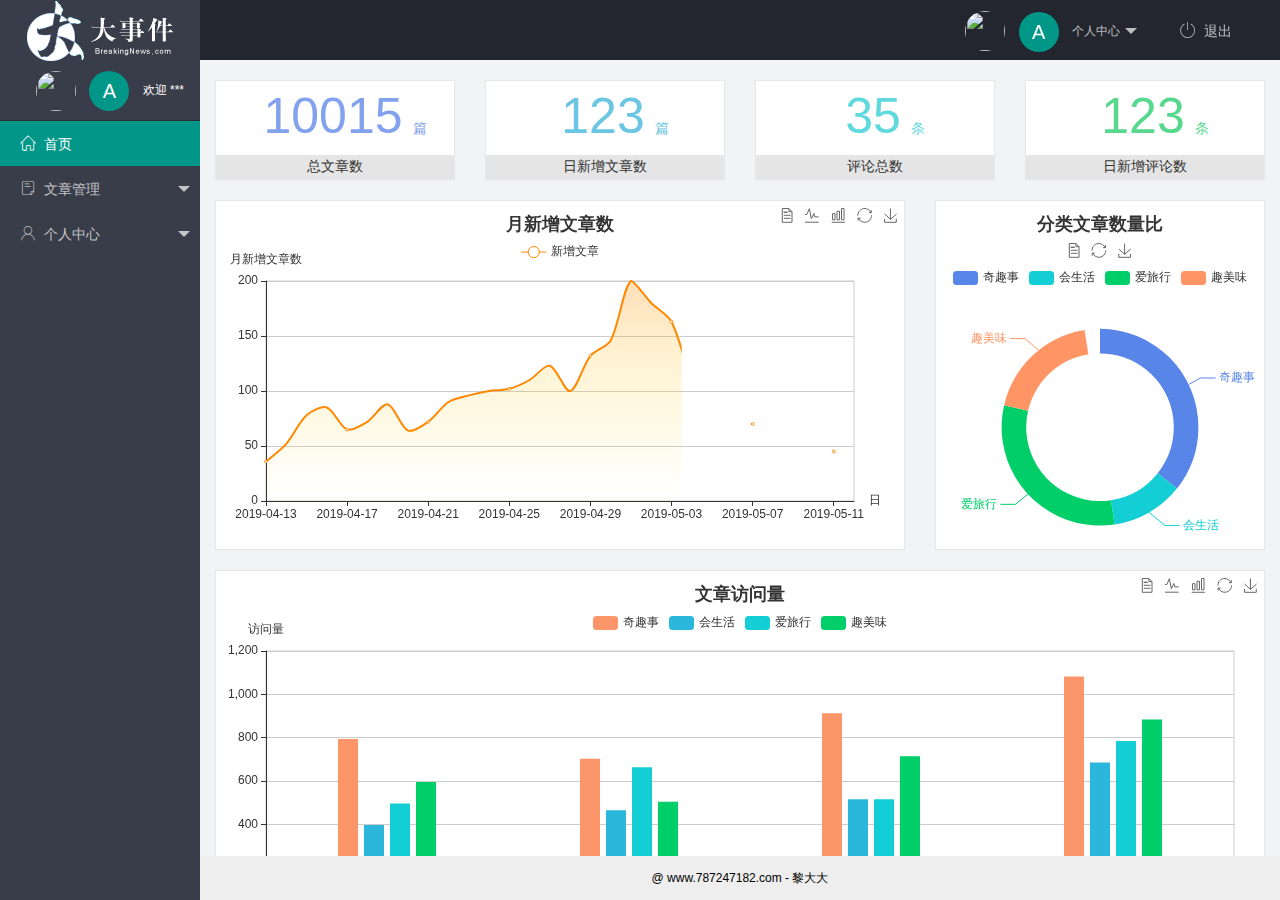
==== commit 3e49a9df: "完成个人中心的提交" ====
--- a/index.html
+++ b/index.html
@@ -28,9 +28,9 @@
                 个人中心
               </a>
               <dl class="layui-nav-child">
-                <dd><a href="">基本资料</a></dd>
-                <dd><a href="">更换头像</a></dd>
-                <dd><a href="">重置密码</a></dd>
+                <dd><a href="./user/user_info.html" target="fm">基本资料</a></dd>
+                <dd><a href="./user/user_avater.html" target="fm">更换头像</a></dd>
+                <dd><a href="./user/user_pwd.html" target="fm">重置密码</a></dd>
               </dl>
             </li>
             <li
@@ -78,9 +78,9 @@
               <li class="layui-nav-item">
                 <a href="javascript:;"><span class="iconfont icon-user"></span>个人中心</a>
                 <dl class="layui-nav-child">
-                  <dd><a href="javascript:;"><i class="layui-icon layui-icon-app"></i>基本资料</a></dd>
-                  <dd><a href="javascript:;"><i class="layui-icon layui-icon-app"></i>更换头像</a></dd>
-                  <dd><a href=""><i class="layui-icon layui-icon-app"></i>重置密码</a></dd>
+                  <dd><a href="./user/user_info.html" target="fm"><i class="layui-icon layui-icon-app"></i>基本资料</a></dd>
+                  <dd><a href="./user/user_avater.html" target="fm"><i class="layui-icon layui-icon-app"></i>更换头像</a></dd>
+                  <dd><a href="./user/user_pwd.html" target="fm"><i class="layui-icon layui-icon-app"></i>重置密码</a></dd>
                 </dl>
               </li>
               <li class="layui-nav-item"></li>
